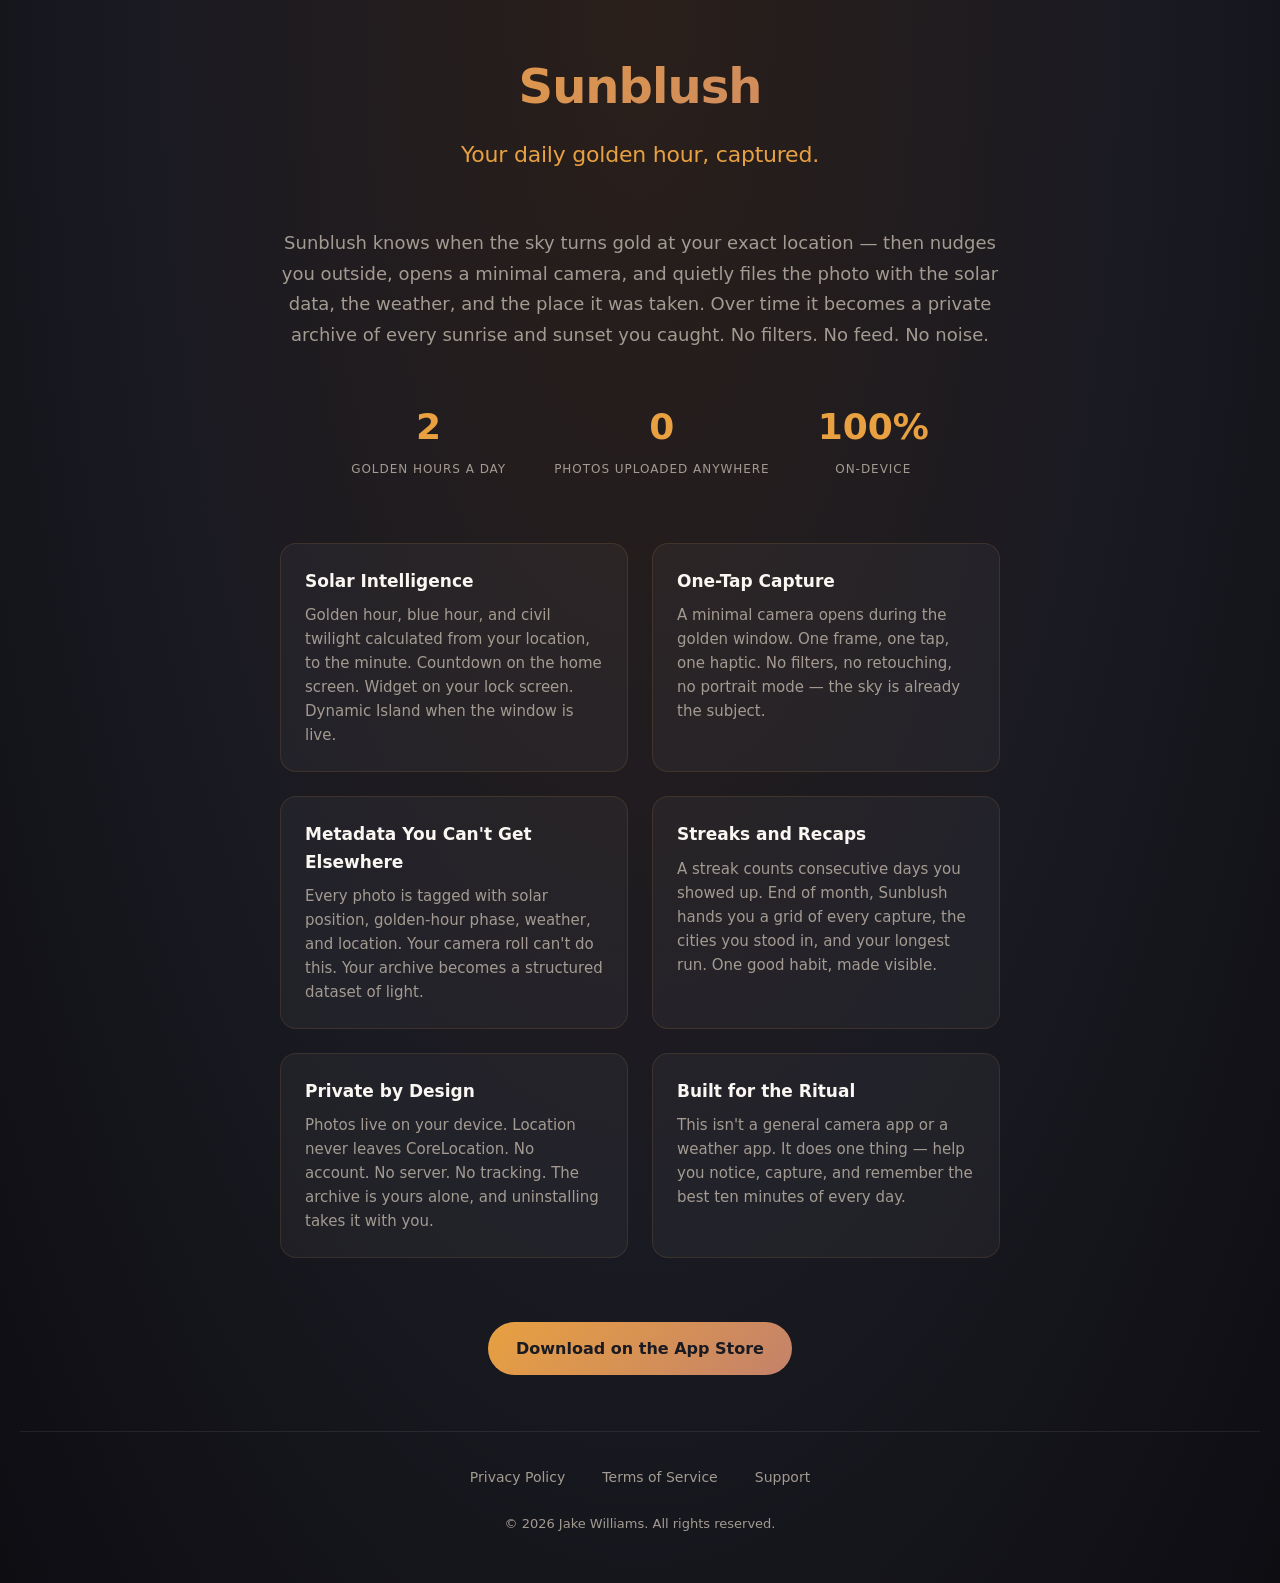
==== index.html @ 0928d600 "Initial site: index, privacy, support, terms Co-Authored-By: Claude Opus 4.7 (1M context) <noreply@a" ====
<!DOCTYPE html>
<html lang="en">
<head>
    <meta charset="UTF-8">
    <meta name="viewport" content="width=device-width, initial-scale=1.0">
    <title>Sunblush — Your daily golden hour, captured.</title>
    <meta name="description" content="Sunblush tells you when golden hour starts, opens the camera at the right moment, and quietly builds an archive of every sunrise and sunset you catch. On-device, no social feed, no filters.">
    <style>
        * { box-sizing: border-box; margin: 0; padding: 0; }
        body {
            font-family: -apple-system, BlinkMacSystemFont, "SF Pro Rounded", "SF Pro Text", system-ui, sans-serif;
            background: radial-gradient(ellipse at top, #2A1F1A 0%, #1A1A22 55%, #0D0D12 100%);
            color: #FAF7F2;
            line-height: 1.6;
            min-height: 100vh;
            display: flex;
            flex-direction: column;
            align-items: center;
            padding: 48px 20px;
        }
        .container { max-width: 720px; width: 100%; }
        header { text-align: center; margin-bottom: 56px; }
        h1 {
            font-size: 48px;
            font-weight: 700;
            letter-spacing: -0.02em;
            margin-bottom: 12px;
            background: linear-gradient(135deg, #E8A040 0%, #C4826A 100%);
            -webkit-background-clip: text;
            -webkit-text-fill-color: transparent;
            background-clip: text;
        }
        .tagline {
            font-size: 22px;
            color: #E8A040;
            font-weight: 500;
            letter-spacing: -0.01em;
        }
        .hero {
            font-size: 18px;
            color: #A39B91;
            margin-bottom: 48px;
            text-align: center;
            line-height: 1.7;
        }
        .stats {
            display: flex;
            justify-content: center;
            gap: 48px;
            margin-bottom: 64px;
            flex-wrap: wrap;
        }
        .stat { text-align: center; }
        .stat-number {
            font-size: 36px;
            font-weight: 700;
            color: #E8A040;
            font-variant-numeric: tabular-nums;
        }
        .stat-label {
            font-size: 12px;
            color: #A39B91;
            text-transform: uppercase;
            letter-spacing: 0.08em;
            margin-top: 4px;
        }
        .features {
            display: grid;
            grid-template-columns: repeat(auto-fit, minmax(280px, 1fr));
            gap: 24px;
            margin-bottom: 64px;
        }
        .feature {
            background: rgba(250, 247, 242, 0.04);
            border: 1px solid rgba(232, 160, 64, 0.12);
            border-radius: 16px;
            padding: 24px;
        }
        .feature h3 {
            font-size: 17px;
            font-weight: 600;
            margin-bottom: 8px;
            color: #FAF7F2;
        }
        .feature p {
            font-size: 15px;
            color: #A39B91;
            line-height: 1.6;
        }
        .cta {
            text-align: center;
            margin-bottom: 56px;
        }
        .cta a {
            display: inline-block;
            background: linear-gradient(135deg, #E8A040 0%, #C4826A 100%);
            color: #1A1A22;
            padding: 14px 28px;
            border-radius: 999px;
            text-decoration: none;
            font-weight: 600;
            font-size: 16px;
            transition: transform 0.15s ease;
        }
        .cta a:hover { transform: translateY(-1px); }
        footer {
            border-top: 1px solid rgba(250, 247, 242, 0.08);
            padding-top: 32px;
            text-align: center;
            width: 100%;
        }
        footer a {
            color: #A39B91;
            text-decoration: none;
            margin: 0 16px;
            font-size: 14px;
        }
        footer a:hover { color: #E8A040; }
        .copyright {
            margin-top: 24px;
            color: #A39B91;
            font-size: 13px;
        }
    </style>
</head>
<body>
    <div class="container">
        <header>
            <h1>Sunblush</h1>
            <p class="tagline">Your daily golden hour, captured.</p>
        </header>

        <p class="hero">Sunblush knows when the sky turns gold at your exact location — then nudges you outside, opens a minimal camera, and quietly files the photo with the solar data, the weather, and the place it was taken. Over time it becomes a private archive of every sunrise and sunset you caught. No filters. No feed. No noise.</p>

        <div class="stats">
            <div class="stat"><div class="stat-number">2</div><div class="stat-label">golden hours a day</div></div>
            <div class="stat"><div class="stat-number">0</div><div class="stat-label">photos uploaded anywhere</div></div>
            <div class="stat"><div class="stat-number">100%</div><div class="stat-label">on-device</div></div>
        </div>

        <div class="features">
            <div class="feature"><h3>Solar Intelligence</h3><p>Golden hour, blue hour, and civil twilight calculated from your location, to the minute. Countdown on the home screen. Widget on your lock screen. Dynamic Island when the window is live.</p></div>
            <div class="feature"><h3>One-Tap Capture</h3><p>A minimal camera opens during the golden window. One frame, one tap, one haptic. No filters, no retouching, no portrait mode — the sky is already the subject.</p></div>
            <div class="feature"><h3>Metadata You Can't Get Elsewhere</h3><p>Every photo is tagged with solar position, golden-hour phase, weather, and location. Your camera roll can't do this. Your archive becomes a structured dataset of light.</p></div>
            <div class="feature"><h3>Streaks and Recaps</h3><p>A streak counts consecutive days you showed up. End of month, Sunblush hands you a grid of every capture, the cities you stood in, and your longest run. One good habit, made visible.</p></div>
            <div class="feature"><h3>Private by Design</h3><p>Photos live on your device. Location never leaves CoreLocation. No account. No server. No tracking. The archive is yours alone, and uninstalling takes it with you.</p></div>
            <div class="feature"><h3>Built for the Ritual</h3><p>This isn't a general camera app or a weather app. It does one thing — help you notice, capture, and remember the best ten minutes of every day.</p></div>
        </div>

        <div class="cta">
            <a href="https://apps.apple.com/app/id6762225490">Download on the App Store</a>
        </div>
    </div>

    <footer>
        <a href="privacy-policy.html">Privacy Policy</a>
        <a href="terms-of-service.html">Terms of Service</a>
        <a href="support.html">Support</a>
        <div class="copyright">&copy; 2026 Jake Williams. All rights reserved.</div>
    </footer>
</body>
</html>
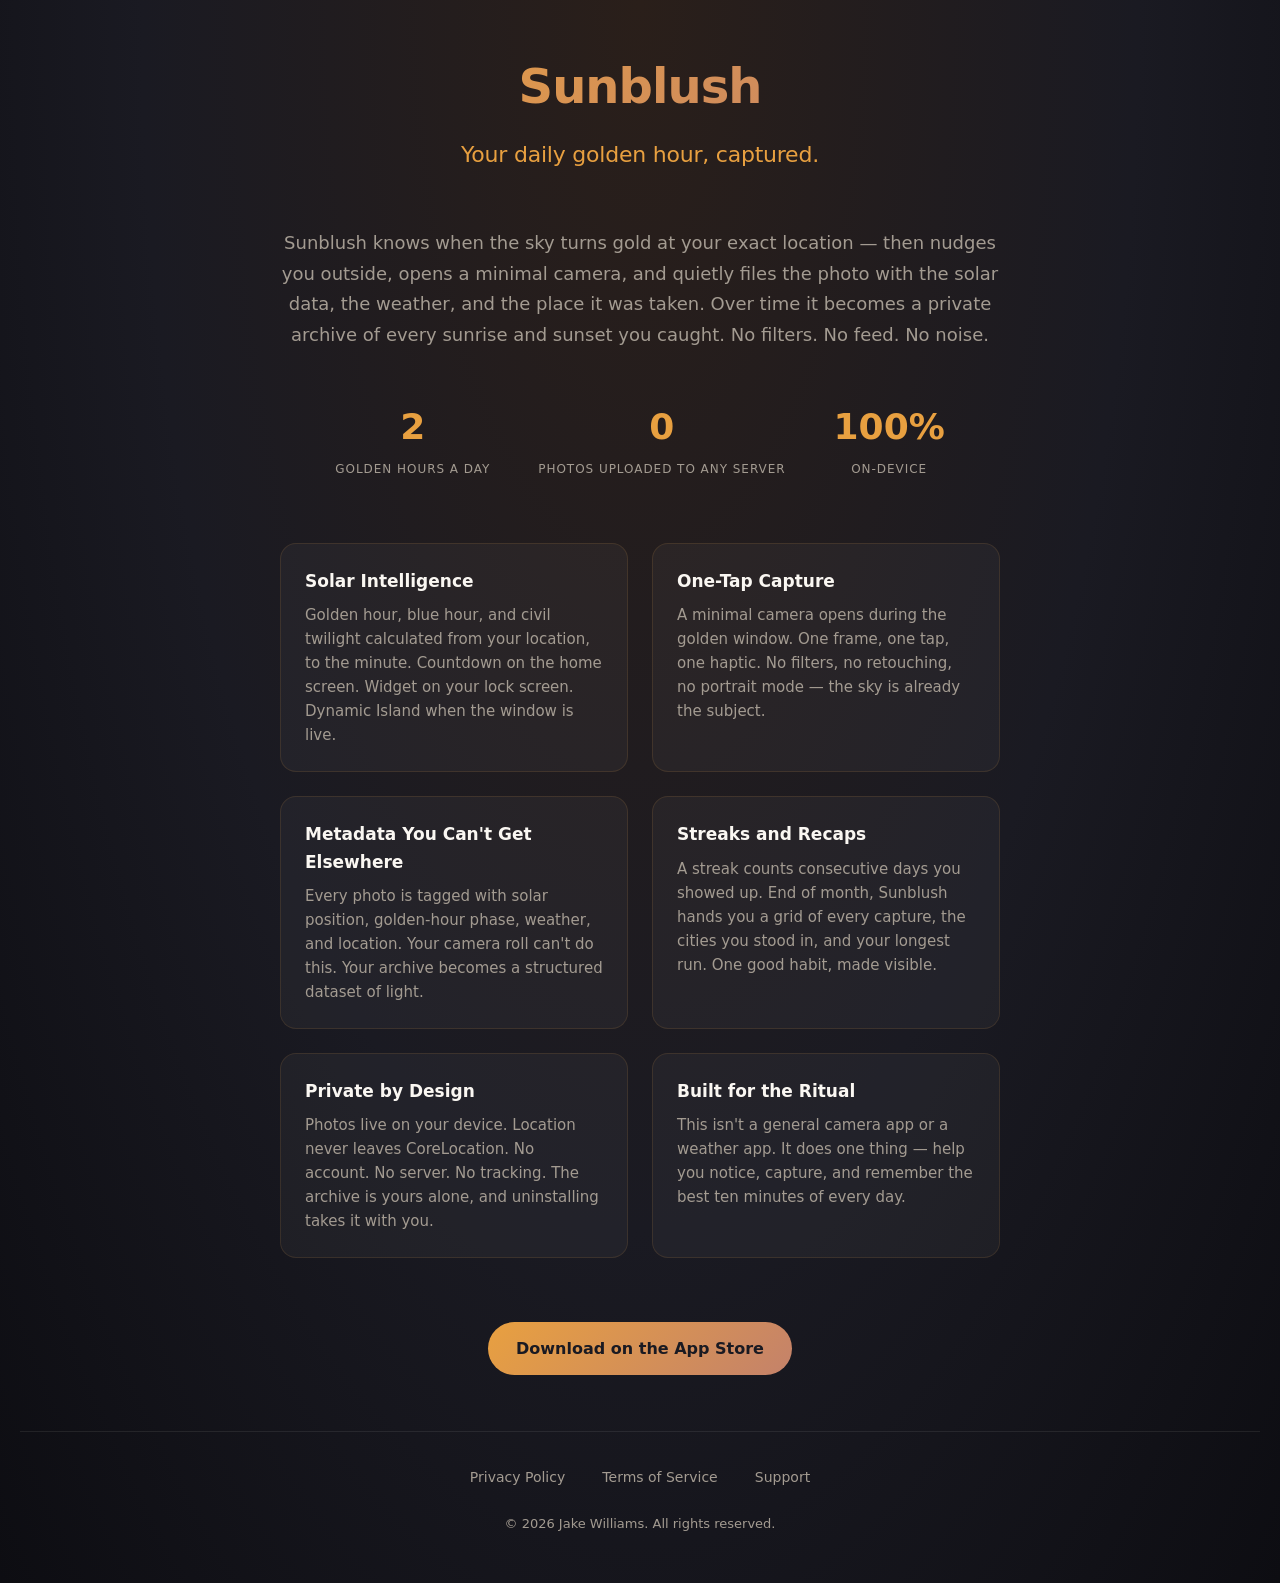
==== commit cc4dd848: "polish: unify dark warm palette across inner pages + meta/OG cards - Privacy, terms, and support pag" ====
--- a/index.html
+++ b/index.html
@@ -3,8 +3,18 @@
 <head>
     <meta charset="UTF-8">
     <meta name="viewport" content="width=device-width, initial-scale=1.0">
+    <meta name="theme-color" content="#1A1A22">
     <title>Sunblush — Your daily golden hour, captured.</title>
     <meta name="description" content="Sunblush tells you when golden hour starts, opens the camera at the right moment, and quietly builds an archive of every sunrise and sunset you catch. On-device, no social feed, no filters.">
+    <link rel="canonical" href="https://jakeintech.github.io/sunblush-site/">
+    <meta property="og:type" content="website">
+    <meta property="og:site_name" content="Sunblush">
+    <meta property="og:title" content="Sunblush — Your daily golden hour, captured.">
+    <meta property="og:description" content="Golden hour, calculated to your exact location. A minimal camera, a private archive, a daily ritual. No feed. No filters. All on-device.">
+    <meta property="og:url" content="https://jakeintech.github.io/sunblush-site/">
+    <meta name="twitter:card" content="summary_large_image">
+    <meta name="twitter:title" content="Sunblush — Your daily golden hour, captured.">
+    <meta name="twitter:description" content="Golden hour, calculated to your exact location. A minimal camera, a private archive, a daily ritual.">
     <style>
         * { box-sizing: border-box; margin: 0; padding: 0; }
         body {
@@ -134,7 +144,7 @@
 
         <div class="stats">
             <div class="stat"><div class="stat-number">2</div><div class="stat-label">golden hours a day</div></div>
-            <div class="stat"><div class="stat-number">0</div><div class="stat-label">photos uploaded anywhere</div></div>
+            <div class="stat"><div class="stat-number">0</div><div class="stat-label">photos uploaded to any server</div></div>
             <div class="stat"><div class="stat-number">100%</div><div class="stat-label">on-device</div></div>
         </div>
 
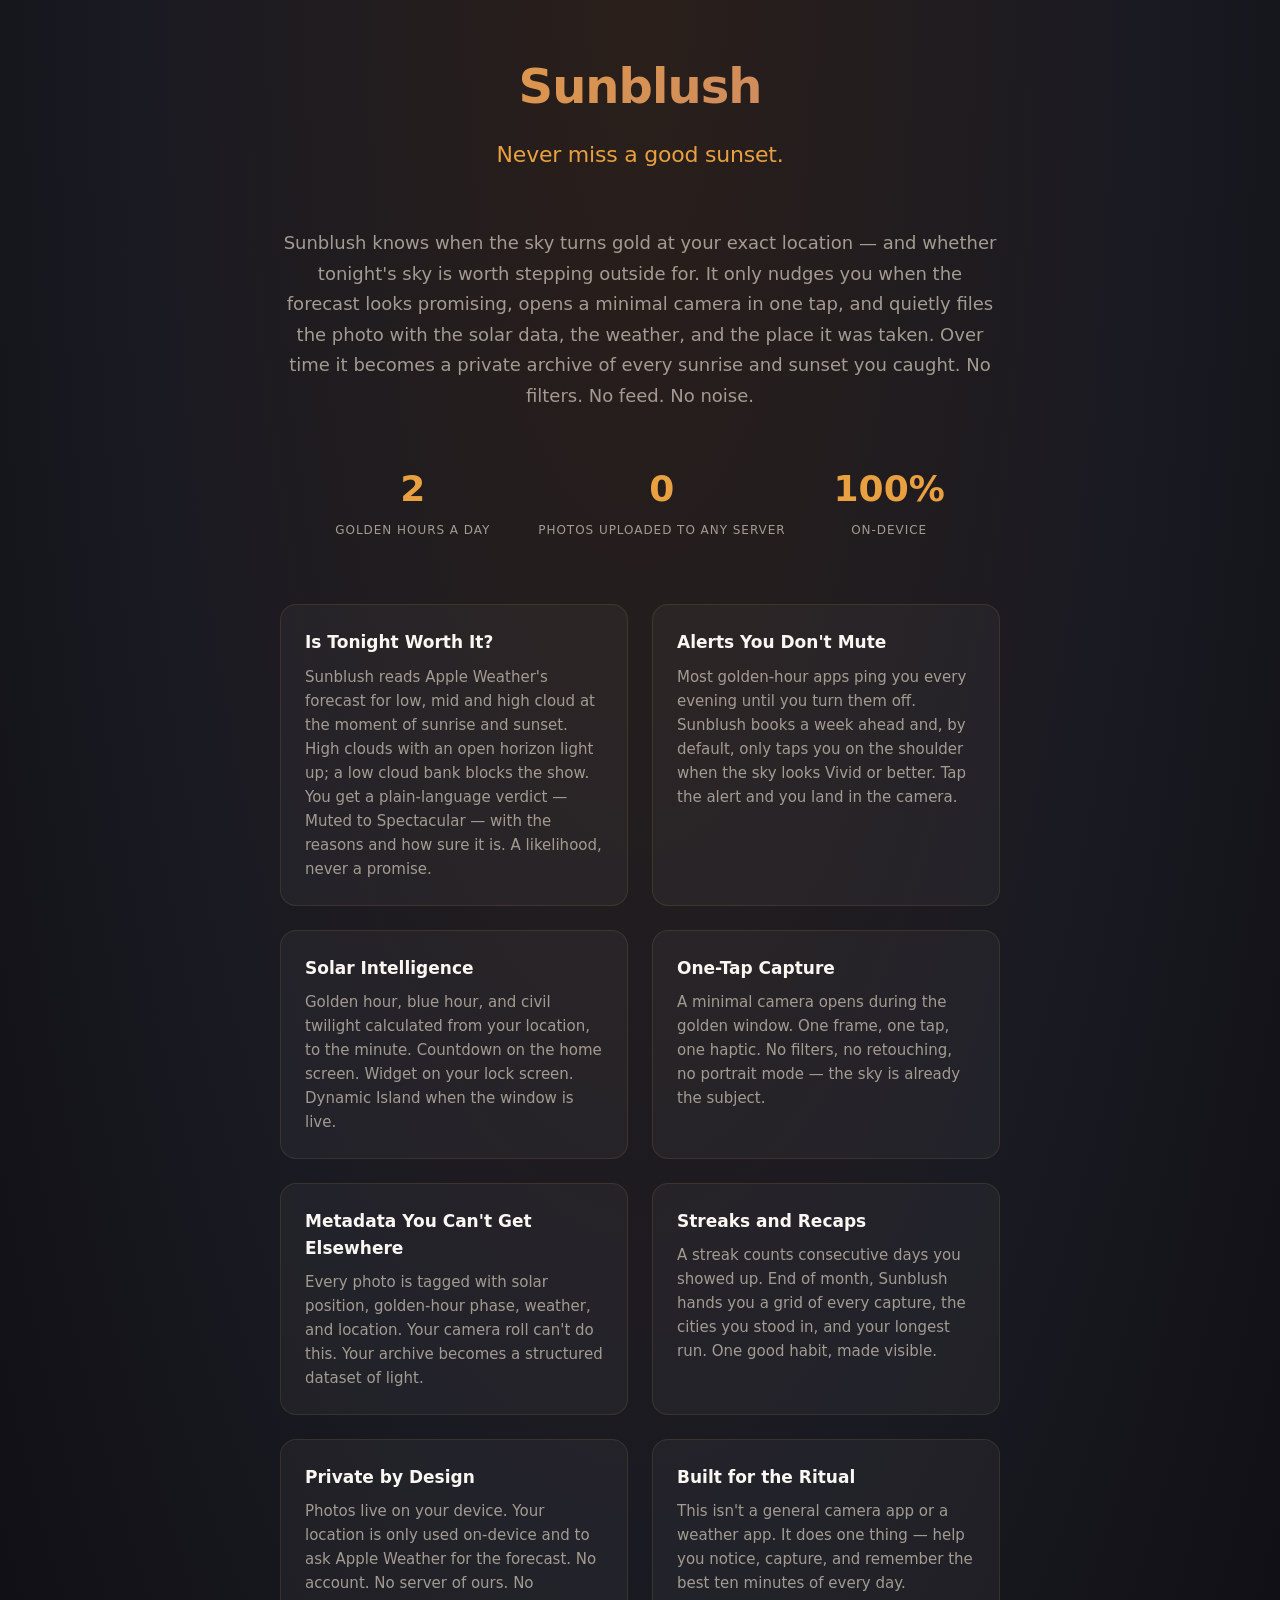
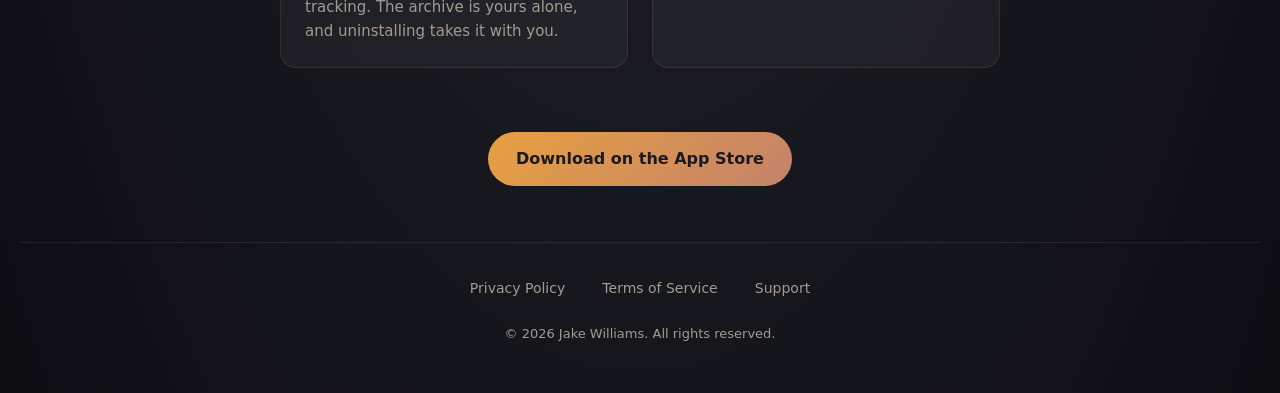
==== commit 28f23d89: "copy: lead with the sky forecast and earned alerts; accurate WeatherKit privacy wording The home pag" ====
--- a/index.html
+++ b/index.html
@@ -4,8 +4,8 @@
     <meta charset="UTF-8">
     <meta name="viewport" content="width=device-width, initial-scale=1.0">
     <meta name="theme-color" content="#1A1A22">
-    <title>Sunblush — Your daily golden hour, captured.</title>
-    <meta name="description" content="Sunblush tells you when golden hour starts, opens the camera at the right moment, and quietly builds an archive of every sunrise and sunset you catch. On-device, no social feed, no filters.">
+    <title>Sunblush — Never miss a good sunset.</title>
+    <meta name="description" content="Sunblush tells you when golden hour starts and whether tonight's sky is worth it, opens the camera at the right moment, and quietly builds an archive of every sunrise and sunset you catch. On-device, no social feed, no filters.">
     <link rel="canonical" href="https://jakeintech.github.io/sunblush-site/">
     <meta property="og:type" content="website">
     <meta property="og:site_name" content="Sunblush">
@@ -137,10 +137,10 @@
     <div class="container">
         <header>
             <h1>Sunblush</h1>
-            <p class="tagline">Your daily golden hour, captured.</p>
+            <p class="tagline">Never miss a good sunset.</p>
         </header>
 
-        <p class="hero">Sunblush knows when the sky turns gold at your exact location — then nudges you outside, opens a minimal camera, and quietly files the photo with the solar data, the weather, and the place it was taken. Over time it becomes a private archive of every sunrise and sunset you caught. No filters. No feed. No noise.</p>
+        <p class="hero">Sunblush knows when the sky turns gold at your exact location — and whether tonight's sky is worth stepping outside for. It only nudges you when the forecast looks promising, opens a minimal camera in one tap, and quietly files the photo with the solar data, the weather, and the place it was taken. Over time it becomes a private archive of every sunrise and sunset you caught. No filters. No feed. No noise.</p>
 
         <div class="stats">
             <div class="stat"><div class="stat-number">2</div><div class="stat-label">golden hours a day</div></div>
@@ -149,11 +149,13 @@
         </div>
 
         <div class="features">
+            <div class="feature"><h3>Is Tonight Worth It?</h3><p>Sunblush reads Apple Weather's forecast for low, mid and high cloud at the moment of sunrise and sunset. High clouds with an open horizon light up; a low cloud bank blocks the show. You get a plain-language verdict — Muted to Spectacular — with the reasons and how sure it is. A likelihood, never a promise.</p></div>
+            <div class="feature"><h3>Alerts You Don't Mute</h3><p>Most golden-hour apps ping you every evening until you turn them off. Sunblush books a week ahead and, by default, only taps you on the shoulder when the sky looks Vivid or better. Tap the alert and you land in the camera.</p></div>
             <div class="feature"><h3>Solar Intelligence</h3><p>Golden hour, blue hour, and civil twilight calculated from your location, to the minute. Countdown on the home screen. Widget on your lock screen. Dynamic Island when the window is live.</p></div>
             <div class="feature"><h3>One-Tap Capture</h3><p>A minimal camera opens during the golden window. One frame, one tap, one haptic. No filters, no retouching, no portrait mode — the sky is already the subject.</p></div>
             <div class="feature"><h3>Metadata You Can't Get Elsewhere</h3><p>Every photo is tagged with solar position, golden-hour phase, weather, and location. Your camera roll can't do this. Your archive becomes a structured dataset of light.</p></div>
             <div class="feature"><h3>Streaks and Recaps</h3><p>A streak counts consecutive days you showed up. End of month, Sunblush hands you a grid of every capture, the cities you stood in, and your longest run. One good habit, made visible.</p></div>
-            <div class="feature"><h3>Private by Design</h3><p>Photos live on your device. Location never leaves CoreLocation. No account. No server. No tracking. The archive is yours alone, and uninstalling takes it with you.</p></div>
+            <div class="feature"><h3>Private by Design</h3><p>Photos live on your device. Your location is only used on-device and to ask Apple Weather for the forecast. No account. No server of ours. No tracking. The archive is yours alone, and uninstalling takes it with you.</p></div>
             <div class="feature"><h3>Built for the Ritual</h3><p>This isn't a general camera app or a weather app. It does one thing — help you notice, capture, and remember the best ten minutes of every day.</p></div>
         </div>
 
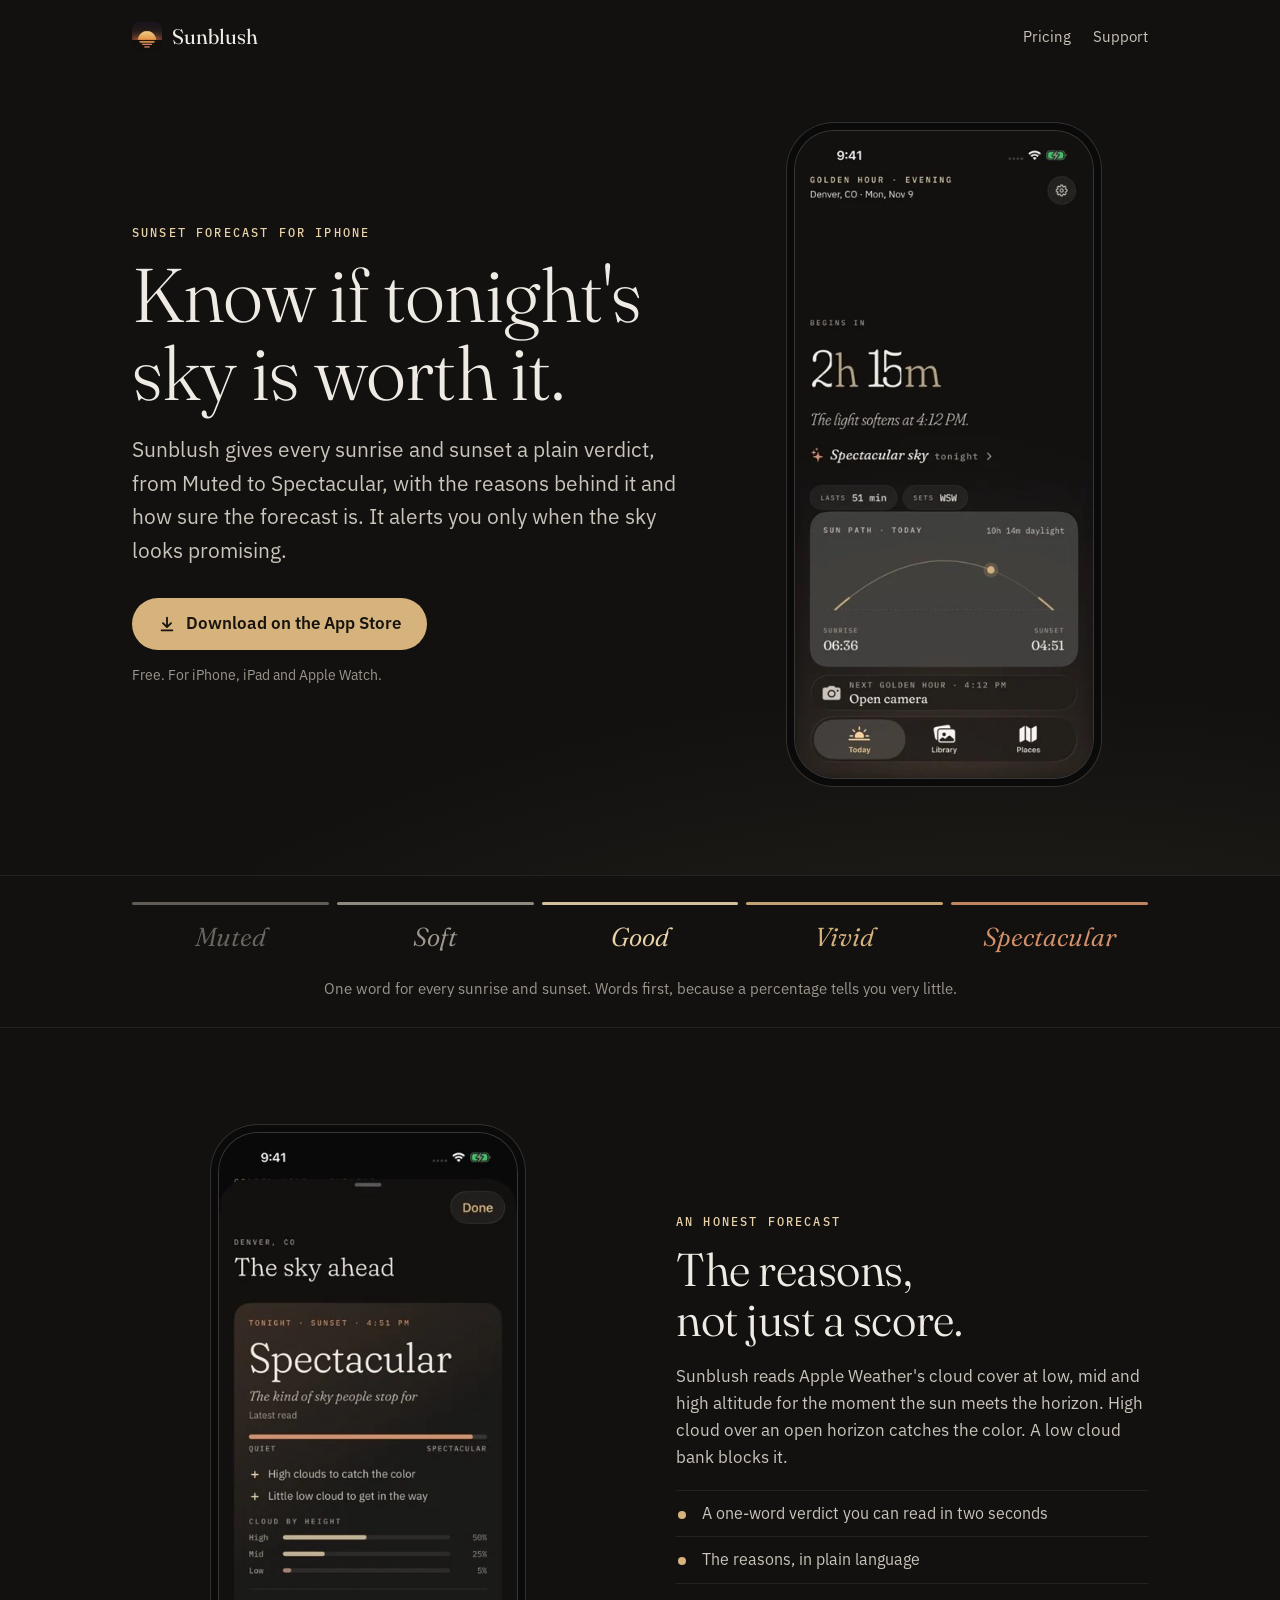
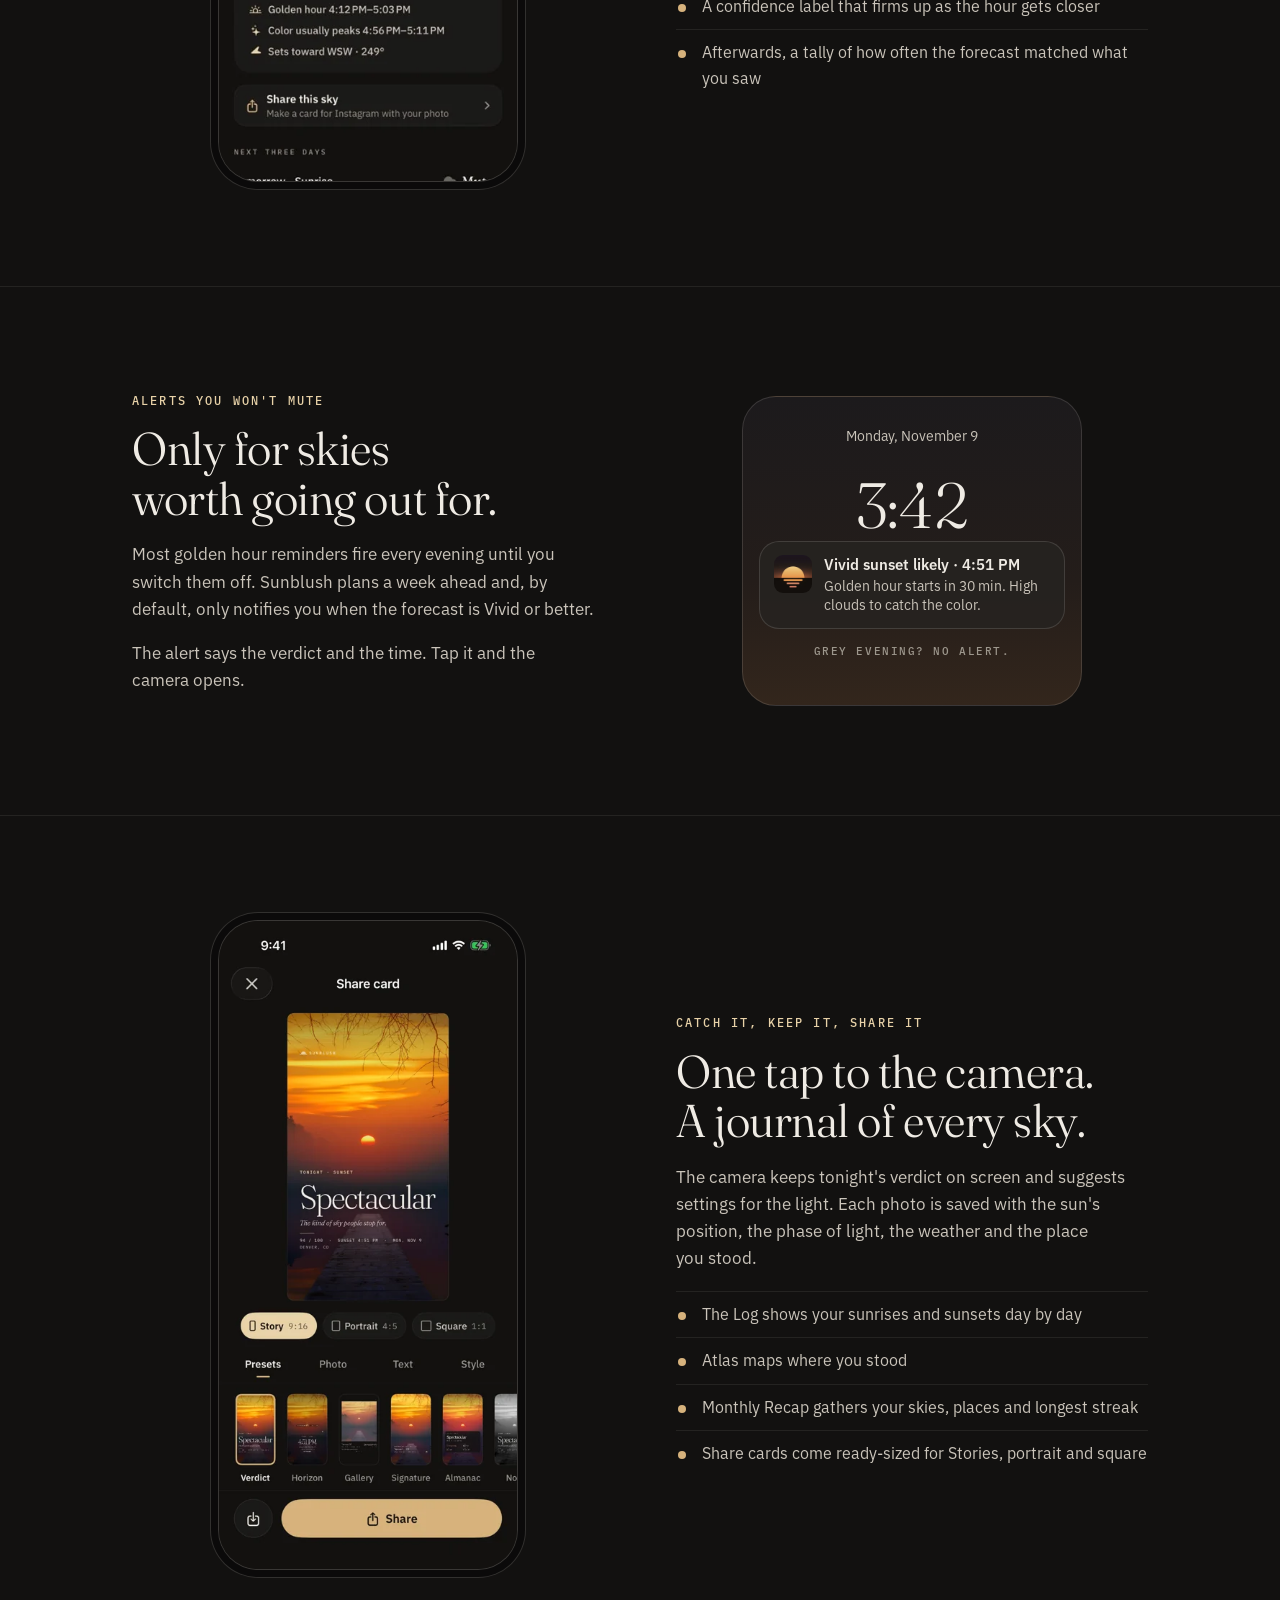
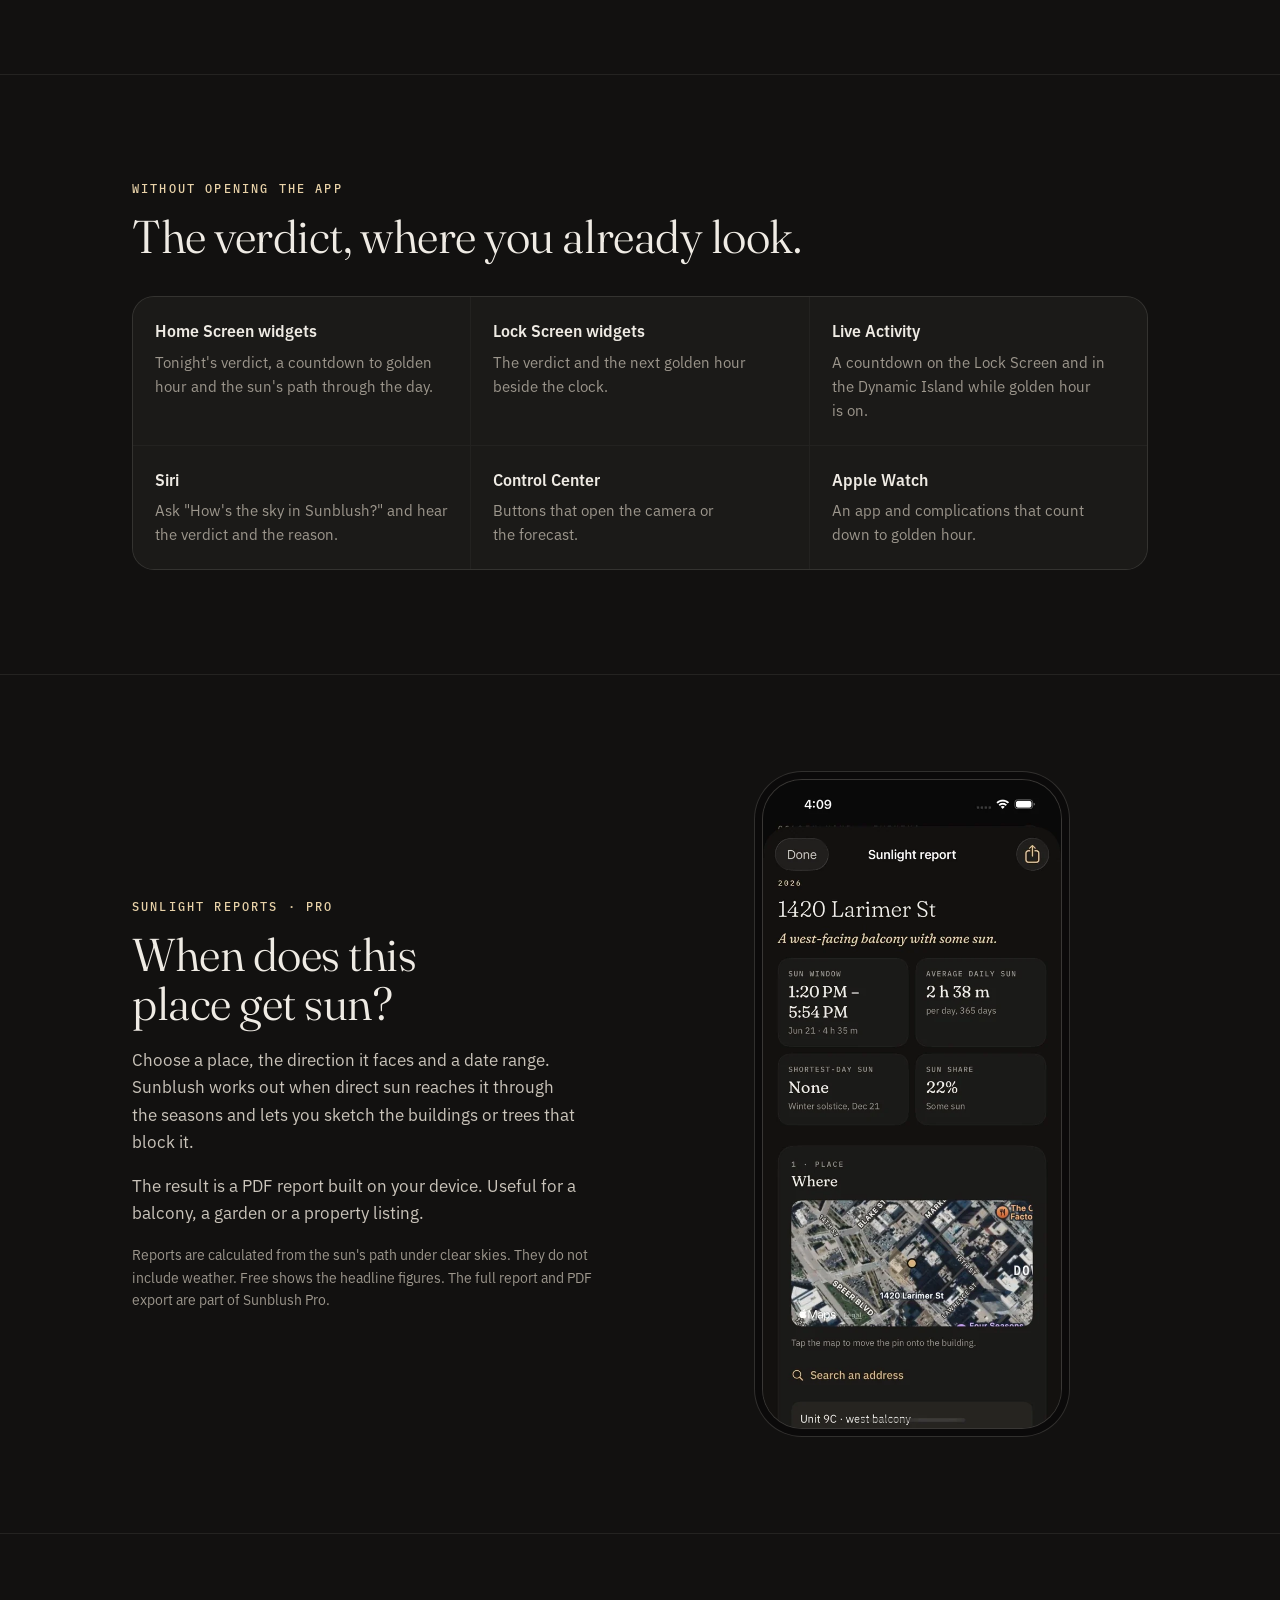
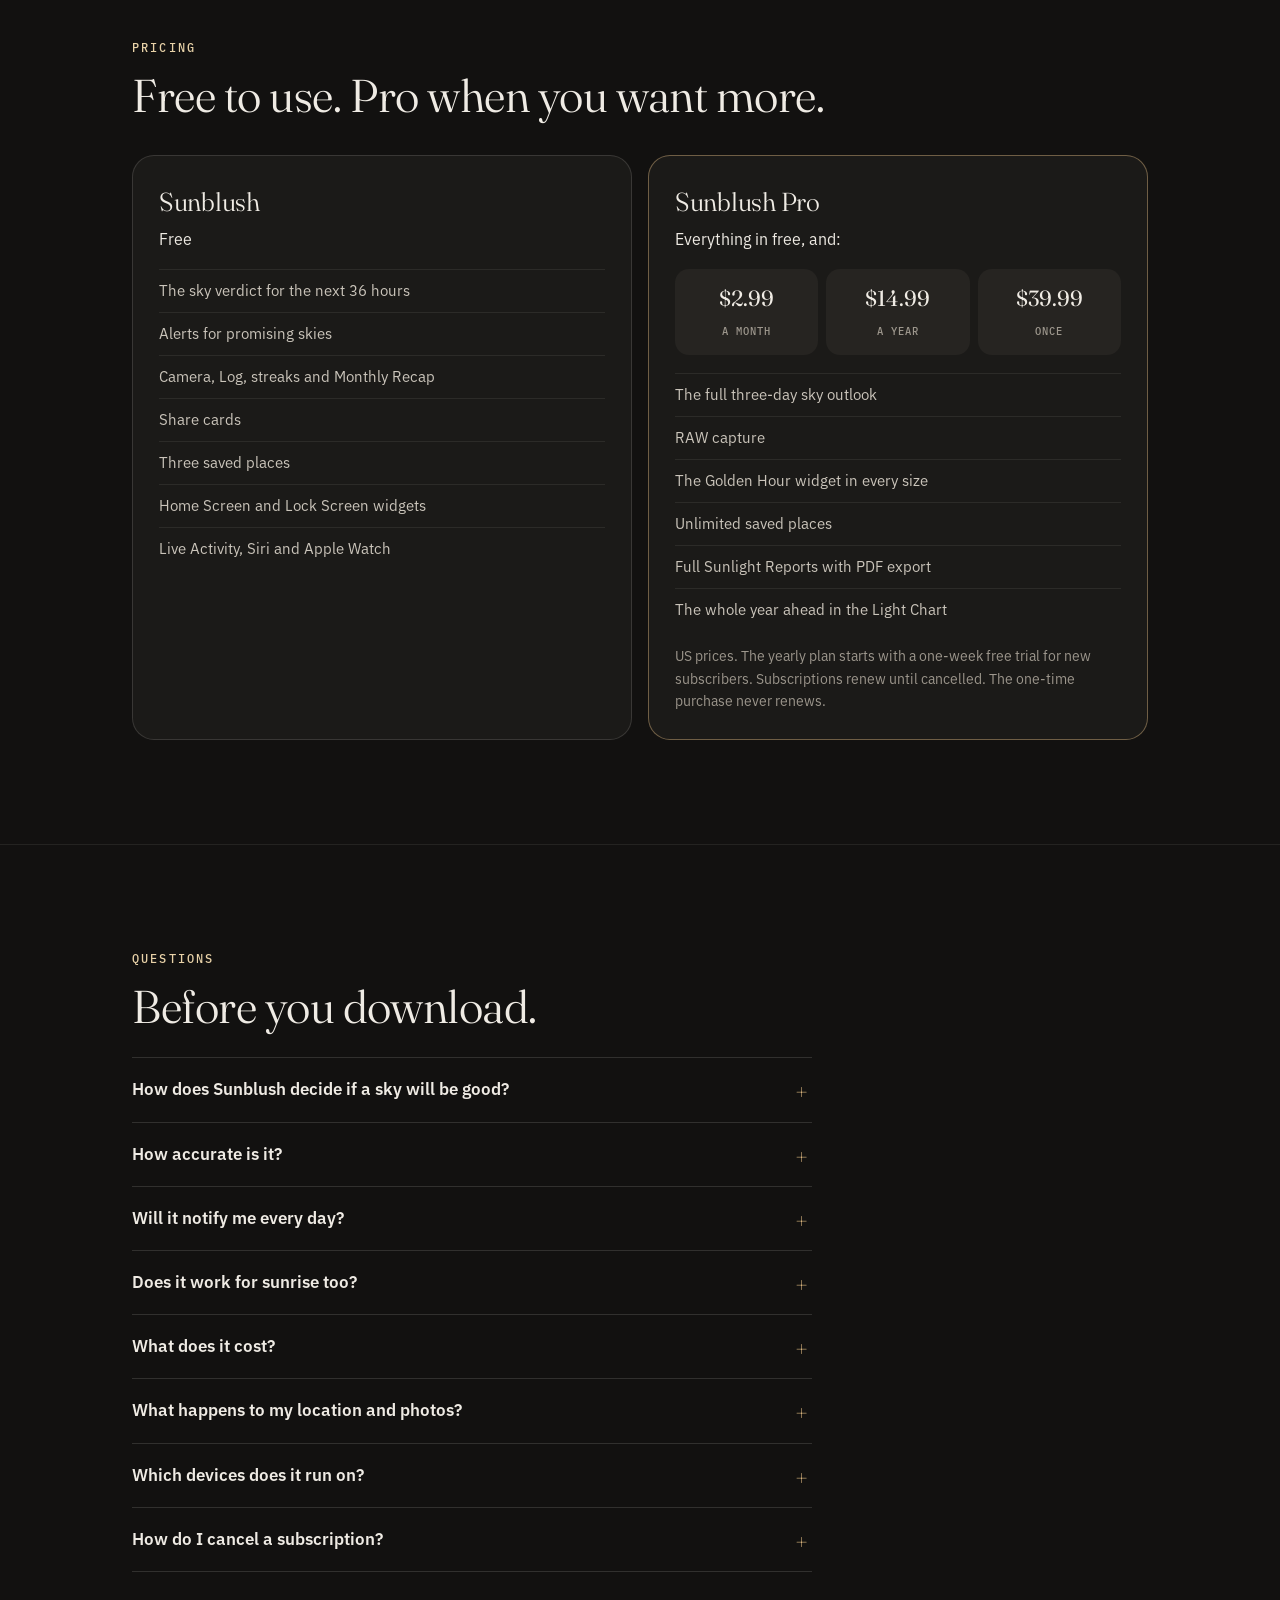
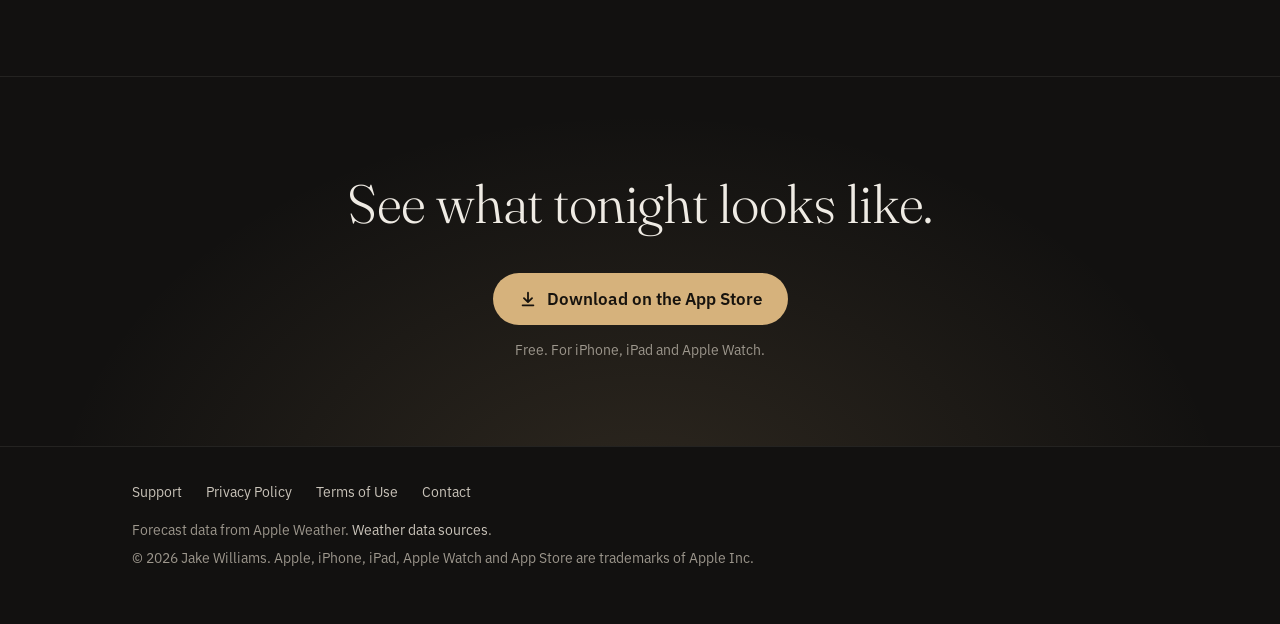
==== commit e48dafae: "Rebuild the site in Quiet Gold to match the App Store listing The landing page now leads with the li" ====
--- a/index.html
+++ b/index.html
@@ -1,174 +1,291 @@
 <!DOCTYPE html>
 <html lang="en">
 <head>
-    <meta charset="UTF-8">
-    <meta name="viewport" content="width=device-width, initial-scale=1.0">
-    <meta name="theme-color" content="#1A1A22">
-    <title>Sunblush — Never miss a good sunset.</title>
-    <meta name="description" content="Sunblush tells you when golden hour starts and whether tonight's sky is worth it, opens the camera at the right moment, and quietly builds an archive of every sunrise and sunset you catch. On-device, no social feed, no filters.">
-    <link rel="canonical" href="https://jakeintech.github.io/sunblush-site/">
-    <meta property="og:type" content="website">
-    <meta property="og:site_name" content="Sunblush">
-    <meta property="og:title" content="Sunblush — Your daily golden hour, captured.">
-    <meta property="og:description" content="Golden hour, calculated to your exact location. A minimal camera, a private archive, a daily ritual. No feed. No filters. All on-device.">
-    <meta property="og:url" content="https://jakeintech.github.io/sunblush-site/">
-    <meta name="twitter:card" content="summary_large_image">
-    <meta name="twitter:title" content="Sunblush — Your daily golden hour, captured.">
-    <meta name="twitter:description" content="Golden hour, calculated to your exact location. A minimal camera, a private archive, a daily ritual.">
-    <style>
-        * { box-sizing: border-box; margin: 0; padding: 0; }
-        body {
-            font-family: -apple-system, BlinkMacSystemFont, "SF Pro Rounded", "SF Pro Text", system-ui, sans-serif;
-            background: radial-gradient(ellipse at top, #2A1F1A 0%, #1A1A22 55%, #0D0D12 100%);
-            color: #FAF7F2;
-            line-height: 1.6;
-            min-height: 100vh;
-            display: flex;
-            flex-direction: column;
-            align-items: center;
-            padding: 48px 20px;
-        }
-        .container { max-width: 720px; width: 100%; }
-        header { text-align: center; margin-bottom: 56px; }
-        h1 {
-            font-size: 48px;
-            font-weight: 700;
-            letter-spacing: -0.02em;
-            margin-bottom: 12px;
-            background: linear-gradient(135deg, #E8A040 0%, #C4826A 100%);
-            -webkit-background-clip: text;
-            -webkit-text-fill-color: transparent;
-            background-clip: text;
-        }
-        .tagline {
-            font-size: 22px;
-            color: #E8A040;
-            font-weight: 500;
-            letter-spacing: -0.01em;
-        }
-        .hero {
-            font-size: 18px;
-            color: #A39B91;
-            margin-bottom: 48px;
-            text-align: center;
-            line-height: 1.7;
-        }
-        .stats {
-            display: flex;
-            justify-content: center;
-            gap: 48px;
-            margin-bottom: 64px;
-            flex-wrap: wrap;
-        }
-        .stat { text-align: center; }
-        .stat-number {
-            font-size: 36px;
-            font-weight: 700;
-            color: #E8A040;
-            font-variant-numeric: tabular-nums;
-        }
-        .stat-label {
-            font-size: 12px;
-            color: #A39B91;
-            text-transform: uppercase;
-            letter-spacing: 0.08em;
-            margin-top: 4px;
-        }
-        .features {
-            display: grid;
-            grid-template-columns: repeat(auto-fit, minmax(280px, 1fr));
-            gap: 24px;
-            margin-bottom: 64px;
-        }
-        .feature {
-            background: rgba(250, 247, 242, 0.04);
-            border: 1px solid rgba(232, 160, 64, 0.12);
-            border-radius: 16px;
-            padding: 24px;
-        }
-        .feature h3 {
-            font-size: 17px;
-            font-weight: 600;
-            margin-bottom: 8px;
-            color: #FAF7F2;
-        }
-        .feature p {
-            font-size: 15px;
-            color: #A39B91;
-            line-height: 1.6;
-        }
-        .cta {
-            text-align: center;
-            margin-bottom: 56px;
-        }
-        .cta a {
-            display: inline-block;
-            background: linear-gradient(135deg, #E8A040 0%, #C4826A 100%);
-            color: #1A1A22;
-            padding: 14px 28px;
-            border-radius: 999px;
-            text-decoration: none;
-            font-weight: 600;
-            font-size: 16px;
-            transition: transform 0.15s ease;
-        }
-        .cta a:hover { transform: translateY(-1px); }
-        footer {
-            border-top: 1px solid rgba(250, 247, 242, 0.08);
-            padding-top: 32px;
-            text-align: center;
-            width: 100%;
-        }
-        footer a {
-            color: #A39B91;
-            text-decoration: none;
-            margin: 0 16px;
-            font-size: 14px;
-        }
-        footer a:hover { color: #E8A040; }
-        .copyright {
-            margin-top: 24px;
-            color: #A39B91;
-            font-size: 13px;
-        }
-    </style>
+<meta charset="UTF-8">
+<meta name="viewport" content="width=device-width, initial-scale=1">
+<title>Sunblush: Sunset Forecast for iPhone. Know if tonight's sky is worth it.</title>
+<meta name="description" content="Sunblush gives every sunrise and sunset a plain verdict, from Muted to Spectacular, with the reasons and how sure the forecast is. Alerts only for promising skies. Free on iPhone, iPad and Apple Watch.">
+<meta name="apple-itunes-app" content="app-id=6762225490">
+<meta name="theme-color" content="#121110">
+<link rel="canonical" href="https://jakeintech.github.io/sunblush-site/">
+<link rel="icon" type="image/png" href="assets/img/favicon.png">
+<link rel="apple-touch-icon" href="assets/img/apple-touch-icon.png">
+<meta property="og:type" content="website">
+<meta property="og:site_name" content="Sunblush">
+<meta property="og:title" content="Sunblush: know if tonight's sky is worth it">
+<meta property="og:description" content="A plain verdict for every sunrise and sunset, with the reasons and how sure the forecast is. Alerts only for promising skies.">
+<meta property="og:url" content="https://jakeintech.github.io/sunblush-site/">
+<meta property="og:image" content="https://jakeintech.github.io/sunblush-site/assets/img/og.png">
+<meta property="og:image:width" content="1200">
+<meta property="og:image:height" content="630">
+<meta property="og:image:alt" content="Sunblush. Know if tonight's sky is worth it.">
+<meta name="twitter:card" content="summary_large_image">
+<meta name="twitter:title" content="Sunblush: know if tonight's sky is worth it">
+<meta name="twitter:description" content="A plain verdict for every sunrise and sunset, with the reasons and how sure the forecast is.">
+<meta name="twitter:image" content="https://jakeintech.github.io/sunblush-site/assets/img/og.png">
+<link rel="preload" href="assets/fonts/fraunces.woff2" as="font" type="font/woff2" crossorigin>
+<link rel="preload" href="assets/fonts/plex-sans-400.woff2" as="font" type="font/woff2" crossorigin>
+<link rel="stylesheet" href="assets/site.css">
+<script type="application/ld+json">
+{
+  "@context": "https://schema.org",
+  "@type": "SoftwareApplication",
+  "name": "Sunblush: Sunset Forecast",
+  "operatingSystem": "iOS 18 or later, watchOS 10 or later",
+  "applicationCategory": "WeatherApplication",
+  "description": "Sunblush gives every sunrise and sunset a plain verdict, from Muted to Spectacular, with the reasons and how sure the forecast is.",
+  "url": "https://jakeintech.github.io/sunblush-site/",
+  "downloadUrl": "https://apps.apple.com/app/id6762225490",
+  "offers": { "@type": "Offer", "price": "0", "priceCurrency": "USD" },
+  "author": { "@type": "Person", "name": "Jake Williams" }
+}
+</script>
 </head>
 <body>
-    <div class="container">
-        <header>
-            <h1>Sunblush</h1>
-            <p class="tagline">Never miss a good sunset.</p>
-        </header>
-
-        <p class="hero">Sunblush knows when the sky turns gold at your exact location — and whether tonight's sky is worth stepping outside for. It only nudges you when the forecast looks promising, opens a minimal camera in one tap, and quietly files the photo with the solar data, the weather, and the place it was taken. Over time it becomes a private archive of every sunrise and sunset you caught. No filters. No feed. No noise.</p>
-
-        <div class="stats">
-            <div class="stat"><div class="stat-number">2</div><div class="stat-label">golden hours a day</div></div>
-            <div class="stat"><div class="stat-number">0</div><div class="stat-label">photos uploaded to any server</div></div>
-            <div class="stat"><div class="stat-number">100%</div><div class="stat-label">on-device</div></div>
+<a class="skip" href="#main">Skip to content</a>
+
+<header class="wrap site-head">
+  <a class="brand" href="./" aria-label="Sunblush home">
+    <img src="assets/img/icon-192.webp" alt="" width="30" height="30">
+    Sunblush
+  </a>
+  <nav class="site-nav" aria-label="Site">
+    <a href="#pricing">Pricing</a>
+    <a href="support.html">Support</a>
+  </nav>
+</header>
+
+<main id="main">
+
+<section class="hero">
+  <div class="wrap hero-grid">
+    <div>
+      <p class="tag">Sunset forecast for iPhone</p>
+      <h1>Know if tonight's sky is worth it.</h1>
+      <p class="lede">Sunblush gives every sunrise and sunset a plain verdict, from Muted to Spectacular, with the reasons behind it and how sure the forecast is. It alerts you only when the sky looks promising.</p>
+      <a class="btn" href="https://apps.apple.com/app/id6762225490">
+        <svg viewBox="0 0 20 20" fill="none" stroke="currentColor" stroke-width="2" stroke-linecap="round" stroke-linejoin="round" aria-hidden="true"><path d="M10 3v10M5.5 9 10 13.5 14.500 9M4 17h12"/></svg>
+        Download on the App Store
+      </a>
+      <p class="fine">Free. For iPhone, iPad and Apple Watch.</p>
+    </div>
+    <div class="phone">
+      <img src="assets/img/shot-today.webp" width="368" height="800" alt="The Sunblush Today screen. Golden hour begins in 2 hours 15 minutes, and tonight's sky is forecast as Spectacular." fetchpriority="high">
+    </div>
+  </div>
+</section>
+
+<section class="scale" aria-label="The five verdicts">
+  <div class="wrap">
+    <ol>
+      <li class="t-muted">Muted</li>
+      <li class="t-soft">Soft</li>
+      <li class="t-good">Good</li>
+      <li class="t-vivid">Vivid</li>
+      <li class="t-spectacular">Spectacular</li>
+    </ol>
+    <p>One word for every sunrise and sunset. Words first, because a percentage tells you very little.</p>
+  </div>
+</section>
+
+<section class="benefit flip">
+  <div class="wrap">
+    <div class="visual phone">
+      <img src="assets/img/shot-sky.webp" width="368" height="800" loading="lazy" alt="The sky ahead screen. Tonight's sunset is Spectacular because high clouds will catch the color and little low cloud is in the way. Cloud cover is shown by height: high 50 percent, mid 25 percent, low 5 percent.">
+    </div>
+    <div class="copy">
+      <p class="tag">An honest forecast</p>
+      <h2>The reasons, not just a score.</h2>
+      <p>Sunblush reads Apple Weather's cloud cover at low, mid and high altitude for the moment the sun meets the horizon. High cloud over an open horizon catches the color. A low cloud bank blocks it.</p>
+      <ul>
+        <li>A one-word verdict you can read in two seconds</li>
+        <li>The reasons, in plain language</li>
+        <li>A confidence label that firms up as the hour gets closer</li>
+        <li>Afterwards, a tally of how often the forecast matched what you saw</li>
+      </ul>
+    </div>
+  </div>
+</section>
+
+<section class="benefit">
+  <div class="wrap">
+    <div class="copy">
+      <p class="tag">Alerts you won't mute</p>
+      <h2>Only for skies worth going out for.</h2>
+      <p>Most golden hour reminders fire every evening until you switch them off. Sunblush plans a week ahead and, by default, only notifies you when the forecast is Vivid or better.</p>
+      <p>The alert says the verdict and the time. Tap it and the camera opens.</p>
+    </div>
+    <div class="visual">
+      <div class="lock" role="img" aria-label="A Lock Screen with one Sunblush notification: Vivid sunset likely at 4:51 PM. Golden hour starts in 30 minutes. High clouds to catch the color.">
+        <div class="date">Monday, November 9</div>
+        <div class="clock">3:42</div>
+        <div class="note">
+          <img src="assets/img/icon-192.webp" width="38" height="38" alt="" loading="lazy">
+          <div>
+            <b>Vivid sunset likely · 4:51 PM</b>
+            <span>Golden hour starts in 30 min. High clouds to catch the color.</span>
+          </div>
         </div>
-
-        <div class="features">
-            <div class="feature"><h3>Is Tonight Worth It?</h3><p>Sunblush reads Apple Weather's forecast for low, mid and high cloud at the moment of sunrise and sunset. High clouds with an open horizon light up; a low cloud bank blocks the show. You get a plain-language verdict — Muted to Spectacular — with the reasons and how sure it is. A likelihood, never a promise.</p></div>
-            <div class="feature"><h3>Alerts You Don't Mute</h3><p>Most golden-hour apps ping you every evening until you turn them off. Sunblush books a week ahead and, by default, only taps you on the shoulder when the sky looks Vivid or better. Tap the alert and you land in the camera.</p></div>
-            <div class="feature"><h3>Solar Intelligence</h3><p>Golden hour, blue hour, and civil twilight calculated from your location, to the minute. Countdown on the home screen. Widget on your lock screen. Dynamic Island when the window is live.</p></div>
-            <div class="feature"><h3>One-Tap Capture</h3><p>A minimal camera opens during the golden window. One frame, one tap, one haptic. No filters, no retouching, no portrait mode — the sky is already the subject.</p></div>
-            <div class="feature"><h3>Metadata You Can't Get Elsewhere</h3><p>Every photo is tagged with solar position, golden-hour phase, weather, and location. Your camera roll can't do this. Your archive becomes a structured dataset of light.</p></div>
-            <div class="feature"><h3>Streaks and Recaps</h3><p>A streak counts consecutive days you showed up. End of month, Sunblush hands you a grid of every capture, the cities you stood in, and your longest run. One good habit, made visible.</p></div>
-            <div class="feature"><h3>Private by Design</h3><p>Photos live on your device. Your location is only used on-device and to ask Apple Weather for the forecast. No account. No server of ours. No tracking. The archive is yours alone, and uninstalling takes it with you.</p></div>
-            <div class="feature"><h3>Built for the Ritual</h3><p>This isn't a general camera app or a weather app. It does one thing — help you notice, capture, and remember the best ten minutes of every day.</p></div>
+        <p class="quiet-day">Grey evening? No alert.</p>
+      </div>
+    </div>
+  </div>
+</section>
+
+<section class="benefit flip">
+  <div class="wrap">
+    <div class="visual phone">
+      <img src="assets/img/shot-share.webp" width="414" height="900" loading="lazy" alt="The share card editor. A sunset photo with the verdict Spectacular set over it, with Story, Portrait and Square formats and a row of card styles.">
+    </div>
+    <div class="copy">
+      <p class="tag">Catch it, keep it, share it</p>
+      <h2>One tap to the camera. A journal of every sky.</h2>
+      <p>The camera keeps tonight's verdict on screen and suggests settings for the light. Each photo is saved with the sun's position, the phase of light, the weather and the place you stood.</p>
+      <ul>
+        <li>The Log shows your sunrises and sunsets day by day</li>
+        <li>Atlas maps where you stood</li>
+        <li>Monthly Recap gathers your skies, places and longest streak</li>
+        <li>Share cards come ready-sized for Stories, portrait and square</li>
+      </ul>
+    </div>
+  </div>
+</section>
+
+<section class="section">
+  <div class="wrap">
+    <p class="tag">Without opening the app</p>
+    <h2>The verdict, where you already look.</h2>
+    <div class="grid">
+      <div><h3>Home Screen widgets</h3><p>Tonight's verdict, a countdown to golden hour and the sun's path through the day.</p></div>
+      <div><h3>Lock Screen widgets</h3><p>The verdict and the next golden hour beside the clock.</p></div>
+      <div><h3>Live Activity</h3><p>A countdown on the Lock Screen and in the Dynamic Island while golden hour is on.</p></div>
+      <div><h3>Siri</h3><p>Ask "How's the sky in Sunblush?" and hear the verdict and the reason.</p></div>
+      <div><h3>Control Center</h3><p>Buttons that open the camera or the forecast.</p></div>
+      <div><h3>Apple Watch</h3><p>An app and complications that count down to golden hour.</p></div>
+    </div>
+  </div>
+</section>
+
+<section class="benefit">
+  <div class="wrap">
+    <div class="copy">
+      <p class="tag">Sunlight Reports · Pro</p>
+      <h2>When does this place get sun?</h2>
+      <p>Choose a place, the direction it faces and a date range. Sunblush works out when direct sun reaches it through the seasons and lets you sketch the buildings or trees that block it.</p>
+      <p>The result is a PDF report built on your device. Useful for a balcony, a garden or a property listing.</p>
+      <p class="fine">Reports are calculated from the sun's path under clear skies. They do not include weather. Free shows the headline figures. The full report and PDF export are part of Sunblush Pro.</p>
+    </div>
+    <div class="visual phone">
+      <img src="assets/img/shot-sunlight.webp" width="552" height="1200" loading="lazy" alt="A Sunlight Report for a west-facing balcony. Sun window 1:20 PM to 5:54 PM on June 21, average daily sun 2 hours 38 minutes, no direct sun on the shortest day.">
+    </div>
+  </div>
+</section>
+
+<section class="section" id="pricing">
+  <div class="wrap">
+    <p class="tag">Pricing</p>
+    <h2>Free to use. Pro when you want more.</h2>
+    <div class="plans">
+      <div class="plan">
+        <h3>Sunblush</h3>
+        <p class="price">Free</p>
+        <ul>
+          <li>The sky verdict for the next 36 hours</li>
+          <li>Alerts for promising skies</li>
+          <li>Camera, Log, streaks and Monthly Recap</li>
+          <li>Share cards</li>
+          <li>Three saved places</li>
+          <li>Home Screen and Lock Screen widgets</li>
+          <li>Live Activity, Siri and Apple Watch</li>
+        </ul>
+      </div>
+      <div class="plan pro">
+        <h3>Sunblush Pro</h3>
+        <p class="price">Everything in free, and:</p>
+        <div class="prices">
+          <div><b>$2.99</b><span>a month</span></div>
+          <div><b>$14.99</b><span>a year</span></div>
+          <div><b>$39.99</b><span>once</span></div>
         </div>
-
-        <div class="cta">
-            <a href="https://apps.apple.com/app/id6762225490">Download on the App Store</a>
-        </div>
-    </div>
-
-    <footer>
-        <a href="privacy-policy.html">Privacy Policy</a>
-        <a href="terms-of-service.html">Terms of Service</a>
-        <a href="support.html">Support</a>
-        <div class="copyright">&copy; 2026 Jake Williams. All rights reserved.</div>
-    </footer>
+        <ul>
+          <li>The full three-day sky outlook</li>
+          <li>RAW capture</li>
+          <li>The Golden Hour widget in every size</li>
+          <li>Unlimited saved places</li>
+          <li>Full Sunlight Reports with PDF export</li>
+          <li>The whole year ahead in the Light Chart</li>
+        </ul>
+        <p class="fine">US prices. The yearly plan starts with a one-week free trial for new subscribers. Subscriptions renew until cancelled. The one-time purchase never renews.</p>
+      </div>
+    </div>
+  </div>
+</section>
+
+<section class="section" id="faq">
+  <div class="wrap">
+    <p class="tag">Questions</p>
+    <h2>Before you download.</h2>
+    <div class="faq">
+      <details>
+        <summary>How does Sunblush decide if a sky will be good?</summary>
+        <p>It looks at Apple Weather's forecast for cloud at three heights, along with humidity, visibility and the chance of rain, for the minute of sunrise or sunset. High and mid cloud over a clear horizon tends to light up. Thick low cloud or full overcast tends to block the light. The verdict is worked out on your device.</p>
+      </details>
+      <details>
+        <summary>How accurate is it?</summary>
+        <p>It is a likelihood, not a promise. Clouds can move in the last half hour and no forecast catches that every time. Sunblush shows how sure it is, updates as the hour approaches, and afterwards keeps a tally of how often its forecast matched what you told it you saw.</p>
+      </details>
+      <details>
+        <summary>Will it notify me every day?</summary>
+        <p>No. By default you only hear from Sunblush when a sunrise or sunset is forecast Vivid or Spectacular. You can change that in Settings, choose sunrise, sunset or both, and set how early the alert arrives.</p>
+      </details>
+      <details>
+        <summary>Does it work for sunrise too?</summary>
+        <p>Yes. Every sunrise and sunset gets its own verdict.</p>
+      </details>
+      <details>
+        <summary>What does it cost?</summary>
+        <p>Sunblush is free to download and use. Sunblush Pro is $2.99 a month, $14.99 a year with a one-week free trial, or $39.99 once. Prices are for the United States.</p>
+      </details>
+      <details>
+        <summary>What happens to my location and photos?</summary>
+        <p>There is no account. Your photos stay on your device unless you share them. Your location is used on your device to work out sun times, and its coordinates are sent to Apple Weather to fetch the forecast. Sunblush has no server of its own and uses no advertising or analytics software. The <a href="privacy-policy.html">privacy policy</a> has the detail.</p>
+      </details>
+      <details>
+        <summary>Which devices does it run on?</summary>
+        <p>iPhone and iPad with iOS 18 or later, and Apple Watch with watchOS 10 or later. At launch Sunblush is available on the App Store in the United States.</p>
+      </details>
+      <details>
+        <summary>How do I cancel a subscription?</summary>
+        <p>Open Settings on your iPhone, tap your name, then Subscriptions, then Sunblush Pro. If you cancel during the free trial you are not charged.</p>
+      </details>
+    </div>
+  </div>
+</section>
+
+<section class="closing">
+  <div class="wrap">
+    <h2>See what tonight looks like.</h2>
+    <a class="btn" href="https://apps.apple.com/app/id6762225490">
+      <svg viewBox="0 0 20 20" fill="none" stroke="currentColor" stroke-width="2" stroke-linecap="round" stroke-linejoin="round" aria-hidden="true"><path d="M10 3v10M5.5 9 10 13.5 14.500 9M4 17h12"/></svg>
+      Download on the App Store
+    </a>
+    <p class="fine">Free. For iPhone, iPad and Apple Watch.</p>
+  </div>
+</section>
+
+</main>
+
+<footer class="site-foot">
+  <div class="wrap">
+    <nav aria-label="Footer">
+      <a href="support.html">Support</a>
+      <a href="privacy-policy.html">Privacy Policy</a>
+      <a href="terms-of-service.html">Terms of Use</a>
+      <a href="mailto:info@jakeawilliams.com">Contact</a>
+    </nav>
+    <p>Forecast data from Apple Weather. <a href="https://weatherkit.apple.com/legal-attribution.html">Weather data sources</a>.</p>
+    <p>&copy; 2026 Jake Williams. Apple, iPhone, iPad, Apple Watch and App Store are trademarks of Apple Inc.</p>
+  </div>
+</footer>
 </body>
 </html>
--- a/assets/site.css
+++ b/assets/site.css
@@ -0,0 +1,211 @@
+/* Sunblush site. Palette and type follow the app's "Quiet Gold" design system. */
+@font-face { font-family: "Fraunces"; src: url("fonts/fraunces.woff2") format("woff2"); font-weight: 300 500; font-style: normal; font-display: swap; }
+@font-face { font-family: "Fraunces"; src: url("fonts/fraunces-italic.woff2") format("woff2"); font-weight: 300 500; font-style: italic; font-display: swap; }
+@font-face { font-family: "Plex Sans"; src: url("fonts/plex-sans-400.woff2") format("woff2"); font-weight: 400; font-style: normal; font-display: swap; }
+@font-face { font-family: "Plex Sans"; src: url("fonts/plex-sans-600.woff2") format("woff2"); font-weight: 600; font-style: normal; font-display: swap; }
+@font-face { font-family: "Plex Mono"; src: url("fonts/plex-mono-500.woff2") format("woff2"); font-weight: 500; font-style: normal; font-display: swap; }
+
+:root {
+  --bg: #121110;
+  --bg2: #1B1A18;
+  --bg3: #262421;
+  --ink: #EFEBE4;
+  --ink2: #CBC5BB;
+  --ink3: #9D978D;
+  --ink4: #6A655E;
+  --line: rgba(239, 235, 228, 0.08);
+  --line2: rgba(239, 235, 228, 0.14);
+  --gold3: #E8D2A8;
+  --gold: #D6B27C;
+  --gold2: #A98658;
+  --ink-inverse: #17130E;
+  --ember: #D39069;
+  --serif: "Fraunces", "Iowan Old Style", Georgia, serif;
+  --sans: "Plex Sans", -apple-system, BlinkMacSystemFont, "Helvetica Neue", Arial, sans-serif;
+  --mono: "Plex Mono", ui-monospace, "SF Mono", Menlo, monospace;
+  --gutter: 20px;
+  --wide: 1080px;
+  --text: 680px;
+  color-scheme: dark;
+}
+
+* { box-sizing: border-box; }
+html { -webkit-text-size-adjust: 100%; scroll-behavior: smooth; }
+body {
+  margin: 0;
+  background: var(--bg);
+  color: var(--ink2);
+  font-family: var(--sans);
+  font-size: 17px;
+  line-height: 1.6;
+  -webkit-font-smoothing: antialiased;
+}
+img { max-width: 100%; height: auto; display: block; }
+a { color: var(--gold); text-underline-offset: 3px; text-decoration-thickness: 1px; }
+a:hover { color: var(--gold3); }
+:focus-visible { outline: 2px solid var(--gold3); outline-offset: 3px; border-radius: 4px; }
+h1, h2, h3 { color: var(--ink); font-family: var(--serif); font-weight: 330; letter-spacing: -0.01em; text-wrap: balance; margin: 0; }
+p { margin: 0 0 1em; text-wrap: pretty; }
+.wrap { max-width: var(--wide); margin: 0 auto; padding: 0 var(--gutter); }
+.skip { position: absolute; left: -999px; }
+.skip:focus { left: var(--gutter); top: 12px; background: var(--bg3); padding: 8px 12px; z-index: 10; }
+
+.tag {
+  font-family: var(--mono);
+  font-size: 12px;
+  font-weight: 500;
+  letter-spacing: 0.18em;
+  text-transform: uppercase;
+  color: var(--gold3);
+  margin: 0 0 14px;
+}
+.tag.quiet { color: var(--ink3); }
+
+/* Header */
+.site-head { display: flex; align-items: center; justify-content: space-between; gap: 16px; padding-top: 20px; padding-bottom: 20px; }
+.brand { display: inline-flex; align-items: center; gap: 10px; color: var(--ink); text-decoration: none; font-family: var(--serif); font-size: 21px; }
+.brand img { width: 30px; height: 30px; border-radius: 7px; }
+.site-nav { display: flex; align-items: center; gap: 22px; font-size: 15px; }
+.site-nav a { color: var(--ink2); text-decoration: none; }
+.site-nav a:hover { color: var(--gold3); }
+
+/* Buttons */
+.btn {
+  display: inline-flex; align-items: center; justify-content: center; gap: 10px;
+  min-height: 52px; padding: 0 26px;
+  background: var(--gold); color: var(--ink-inverse);
+  border-radius: 999px; text-decoration: none;
+  font-weight: 600; font-size: 17px;
+  transition: background-color 0.15s ease;
+}
+.btn:hover { background: var(--gold3); color: var(--ink-inverse); }
+.btn svg { width: 18px; height: 18px; flex: none; }
+.btn.small { min-height: 44px; padding: 0 18px; font-size: 15px; }
+.fine { font-size: 14px; color: var(--ink3); margin: 14px 0 0; }
+
+/* Hero */
+.hero { position: relative; overflow: hidden; }
+.hero::before {
+  content: ""; position: absolute; inset: auto -20% -55% -20%; height: 90%;
+  background: radial-gradient(ellipse at 70% 100%, rgba(214, 178, 124, 0.16), transparent 62%);
+  pointer-events: none;
+}
+.hero-grid { position: relative; display: grid; grid-template-columns: 1fr; gap: 44px; align-items: center; padding-top: 36px; padding-bottom: 64px; }
+.hero h1 { font-size: clamp(42px, 9.5vw, 76px); line-height: 1.02; font-weight: 300; }
+.hero .lede { font-size: clamp(18px, 2.4vw, 21px); color: var(--ink2); max-width: 31em; margin: 22px 0 30px; }
+.phone {
+  width: min(280px, 72vw); margin: 0 auto;
+  border-radius: 40px; overflow: hidden;
+  border: 1px solid var(--line2); background: var(--bg2);
+  box-shadow: 0 0 0 7px #0b0a0a, 0 0 0 8px var(--line2);
+}
+.phone img { width: 100%; }
+
+/* Verdict scale */
+.scale { border-top: 1px solid var(--line); border-bottom: 1px solid var(--line); }
+.scale ol { list-style: none; margin: 0; padding: 26px 0; display: grid; grid-template-columns: repeat(5, 1fr); gap: 8px; }
+.scale li { text-align: center; font-family: var(--serif); font-style: italic; font-size: clamp(15px, 3.4vw, 26px); }
+.scale li::before { content: ""; display: block; height: 3px; border-radius: 2px; margin: 0 auto 12px; width: 100%; background: currentColor; opacity: 0.9; }
+.t-muted { color: var(--ink4); } .t-soft { color: var(--ink3); } .t-good { color: var(--gold3); } .t-vivid { color: var(--gold); } .t-spectacular { color: var(--ember); }
+.scale p { text-align: center; font-size: 15px; color: var(--ink3); margin: -8px 0 26px; }
+
+/* Benefit sections */
+.benefit { padding: 72px 0; border-bottom: 1px solid var(--line); }
+.benefit .wrap { display: grid; grid-template-columns: 1fr; gap: 40px; align-items: center; }
+.benefit h2 { font-size: clamp(30px, 5.4vw, 46px); line-height: 1.08; margin-bottom: 18px; }
+.benefit .copy { max-width: 30em; }
+.benefit.flip .visual { order: 2; }
+.benefit ul { margin: 18px 0 0; padding: 0; list-style: none; }
+.benefit li { padding: 10px 0 10px 26px; border-top: 1px solid var(--line); position: relative; font-size: 16px; }
+.benefit li::before { content: ""; position: absolute; left: 2px; top: 20px; width: 8px; height: 8px; border-radius: 50%; background: var(--gold); }
+
+/* Notification illustration */
+.lock { width: min(340px, 100%); margin: 0 auto; padding: 28px 16px 34px; border-radius: 34px; border: 1px solid var(--line2); background: linear-gradient(180deg, #1c1a1c 0%, #241d1a 60%, #33261c 100%); }
+.lock .clock { text-align: center; font-family: var(--serif); font-weight: 300; font-size: 64px; line-height: 1; color: var(--ink); margin: 6px 0 4px; }
+.lock .date { text-align: center; font-size: 14px; color: var(--ink2); margin-bottom: 26px; }
+.note { display: grid; grid-template-columns: 38px 1fr; gap: 12px; padding: 13px 14px; border-radius: 20px; background: rgba(38, 36, 33, 0.82); border: 1px solid var(--line2); }
+.note img { width: 38px; height: 38px; border-radius: 9px; }
+.note b { display: block; color: var(--ink); font-weight: 600; font-size: 15px; line-height: 1.3; }
+.note span { display: block; font-size: 14px; line-height: 1.35; color: var(--ink2); margin-top: 2px; }
+.note + .quiet-day { margin-top: 14px; }
+.quiet-day { text-align: center; font-family: var(--mono); font-size: 11px; letter-spacing: 0.14em; text-transform: uppercase; color: var(--ink3); }
+
+/* Surfaces grid */
+.grid { display: grid; grid-template-columns: 1fr; gap: 1px; background: var(--line); border: 1px solid var(--line); border-radius: 22px; overflow: hidden; margin-top: 34px; }
+.grid div { background: var(--bg2); padding: 22px; }
+.grid h3 { font-family: var(--sans); font-weight: 600; font-size: 16px; letter-spacing: 0; margin-bottom: 6px; }
+.grid p { font-size: 15px; margin: 0; color: var(--ink3); }
+.section { padding: 72px 0; border-bottom: 1px solid var(--line); }
+.section > .wrap > h2 { font-size: clamp(30px, 5.4vw, 46px); line-height: 1.08; max-width: 16em; }
+.section .intro { max-width: 34em; margin-top: 16px; }
+
+/* Pricing */
+.plans { display: grid; grid-template-columns: 1fr; gap: 16px; margin-top: 34px; }
+.plan { background: var(--bg2); border: 1px solid var(--line2); border-radius: 22px; padding: 26px; }
+.plan h3 { font-size: 26px; margin-bottom: 4px; }
+.plan .price { color: var(--ink); font-size: 16px; margin-bottom: 16px; }
+.plan ul { list-style: none; margin: 0; padding: 0; }
+.plan li { padding: 9px 0; border-top: 1px solid var(--line); font-size: 15px; }
+.plan.pro { border-color: rgba(214, 178, 124, 0.45); }
+.prices { display: grid; grid-template-columns: repeat(3, 1fr); gap: 8px; margin: 0 0 18px; }
+.prices div { background: var(--bg3); border-radius: 14px; padding: 12px 8px; text-align: center; }
+.prices b { display: block; color: var(--ink); font-family: var(--serif); font-weight: 400; font-size: 22px; }
+.prices span { font-family: var(--mono); font-size: 10.5px; letter-spacing: 0.1em; text-transform: uppercase; color: var(--ink3); }
+
+/* FAQ */
+.faq { max-width: var(--text); margin-top: 26px; }
+.faq details { border-top: 1px solid var(--line2); }
+.faq details:last-child { border-bottom: 1px solid var(--line2); }
+.faq summary { cursor: pointer; list-style: none; padding: 18px 34px 18px 0; position: relative; color: var(--ink); font-weight: 600; font-size: 17px; }
+.faq summary::-webkit-details-marker { display: none; }
+.faq summary::after { content: "+"; position: absolute; right: 4px; top: 14px; font-family: var(--serif); font-size: 26px; font-weight: 300; color: var(--gold); }
+.faq details[open] summary::after { content: "\2013"; }
+.faq details p { margin: 0 0 18px; max-width: 36em; }
+
+/* Closing call to action */
+.closing { padding: 84px 0; text-align: center; background: radial-gradient(ellipse at 50% 120%, rgba(214, 178, 124, 0.14), transparent 65%); }
+.closing h2 { font-size: clamp(32px, 6vw, 54px); font-weight: 300; margin-bottom: 26px; }
+
+/* Footer */
+.site-foot { border-top: 1px solid var(--line); padding: 34px 0 48px; font-size: 14px; color: var(--ink3); }
+.site-foot nav { display: flex; flex-wrap: wrap; gap: 8px 24px; margin-bottom: 16px; }
+.site-foot a { color: var(--ink2); text-decoration: none; }
+.site-foot a:hover { color: var(--gold3); }
+.site-foot p { margin: 0 0 6px; max-width: 52em; }
+
+/* Text pages: privacy, terms, support */
+.doc { max-width: var(--text); margin: 0 auto; padding: 36px var(--gutter) 80px; }
+.doc h1 { font-size: clamp(38px, 7vw, 56px); font-weight: 300; line-height: 1.05; margin-bottom: 10px; }
+.doc .updated { font-family: var(--mono); font-size: 12px; letter-spacing: 0.12em; text-transform: uppercase; color: var(--ink3); margin-bottom: 34px; }
+.doc h2 { font-size: 26px; margin: 44px 0 12px; }
+.doc h3 { font-family: var(--sans); font-weight: 600; font-size: 17px; letter-spacing: 0; margin: 26px 0 8px; }
+.doc ul { padding-left: 20px; margin: 0 0 1em; }
+.doc li { margin-bottom: 6px; }
+.doc strong { color: var(--ink); font-weight: 600; }
+.summary { background: var(--bg2); border: 1px solid var(--line2); border-radius: 22px; padding: 22px 24px; margin: 0 0 12px; }
+.summary p:last-child, .summary ul:last-child { margin-bottom: 0; }
+.table-wrap { overflow-x: auto; margin: 0 0 1em; border: 1px solid var(--line2); border-radius: 14px; }
+table { border-collapse: collapse; width: 100%; min-width: 520px; font-size: 15px; }
+th, td { text-align: left; vertical-align: top; padding: 12px 14px; border-bottom: 1px solid var(--line); }
+tr:last-child td { border-bottom: 0; }
+th { font-family: var(--mono); font-size: 11px; font-weight: 500; letter-spacing: 0.12em; text-transform: uppercase; color: var(--ink3); background: var(--bg2); }
+td:first-child { color: var(--ink); }
+.contact-card { background: var(--bg2); border: 1px solid rgba(214, 178, 124, 0.45); border-radius: 22px; padding: 24px; margin: 0 0 20px; }
+.contact-card h2 { margin-top: 0; }
+.contact-card p:last-child { margin-bottom: 0; }
+
+@media (min-width: 720px) {
+  :root { --gutter: 32px; }
+  .hero-grid { grid-template-columns: 1.15fr 0.85fr; gap: 56px; padding-top: 56px; padding-bottom: 96px; }
+  .phone { width: 300px; }
+  .benefit { padding: 104px 0; }
+  .benefit .wrap { grid-template-columns: 1fr 1fr; gap: 72px; }
+  .benefit.flip .visual { order: 0; }
+  .grid { grid-template-columns: repeat(3, 1fr); }
+  .plans { grid-template-columns: 1fr 1fr; }
+  .section { padding: 104px 0; }
+}
+@media (prefers-reduced-motion: reduce) {
+  html { scroll-behavior: auto; }
+  .btn { transition: none; }
+}
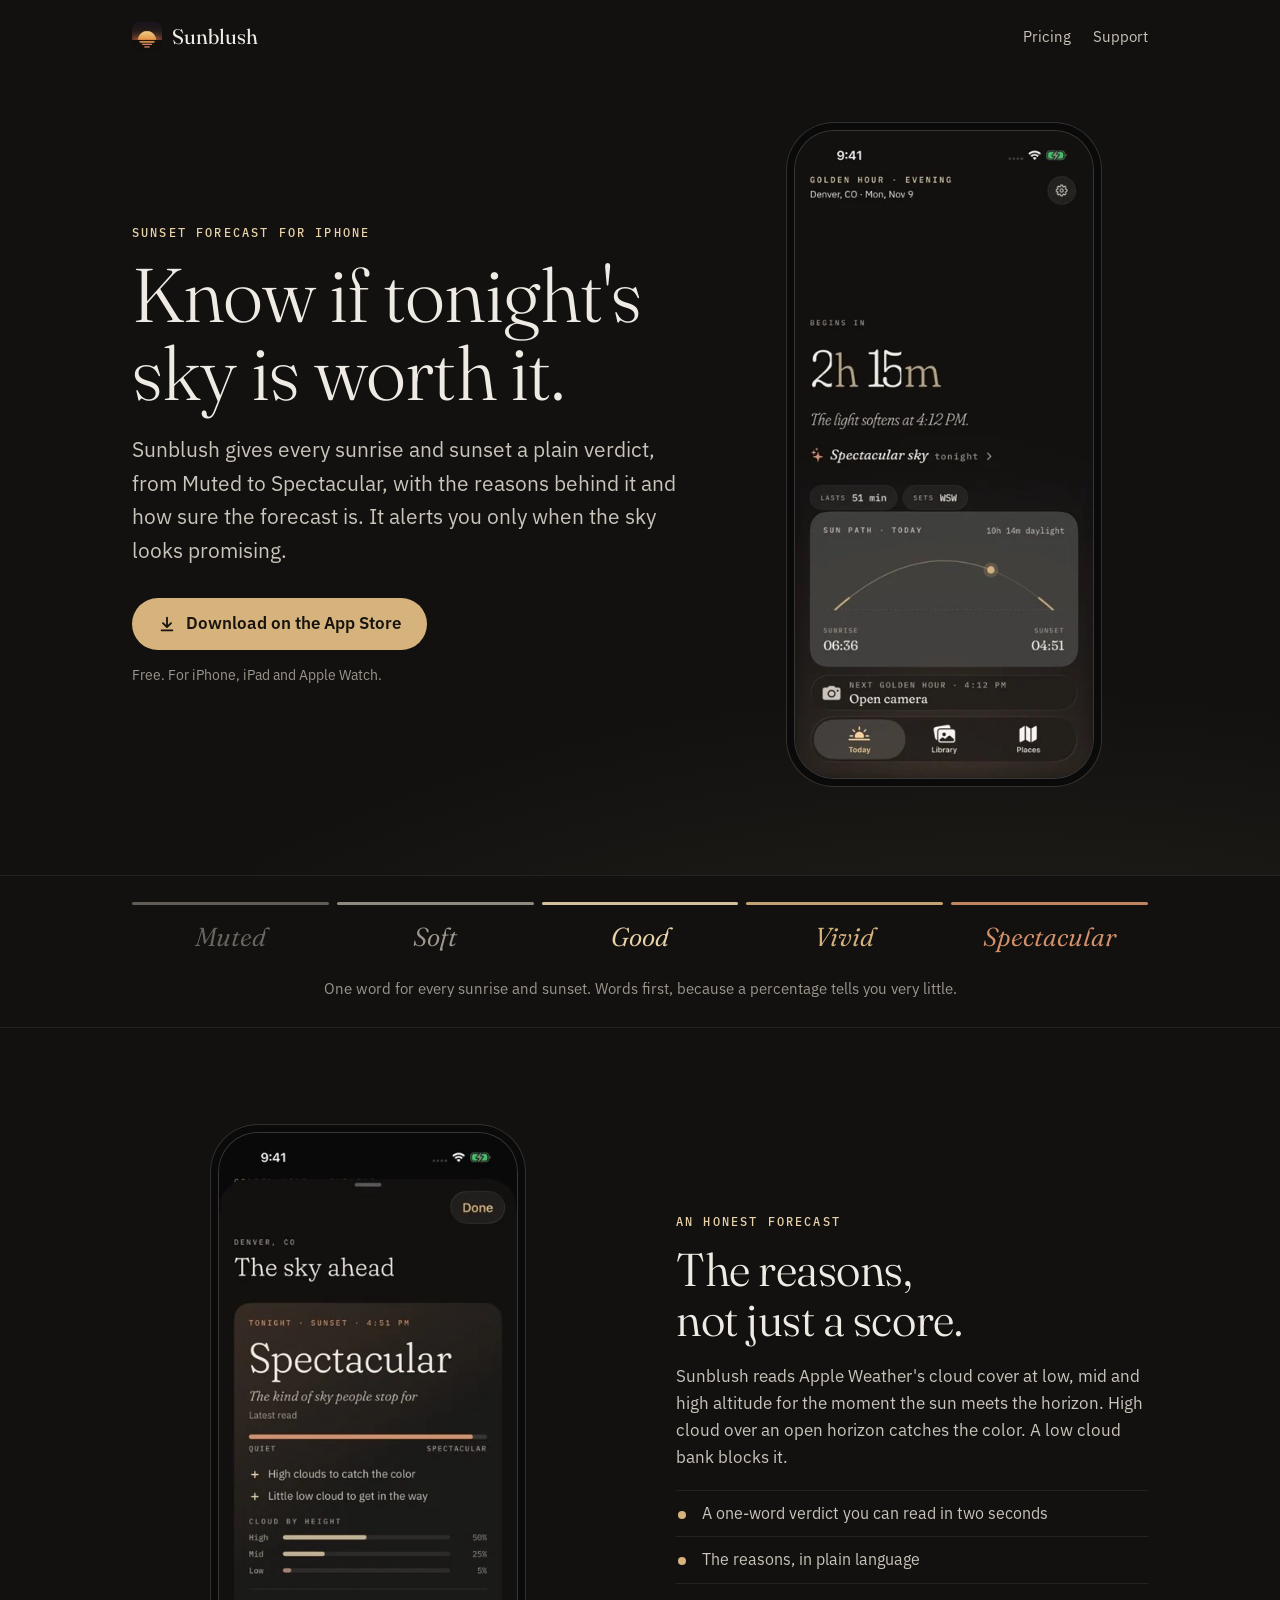
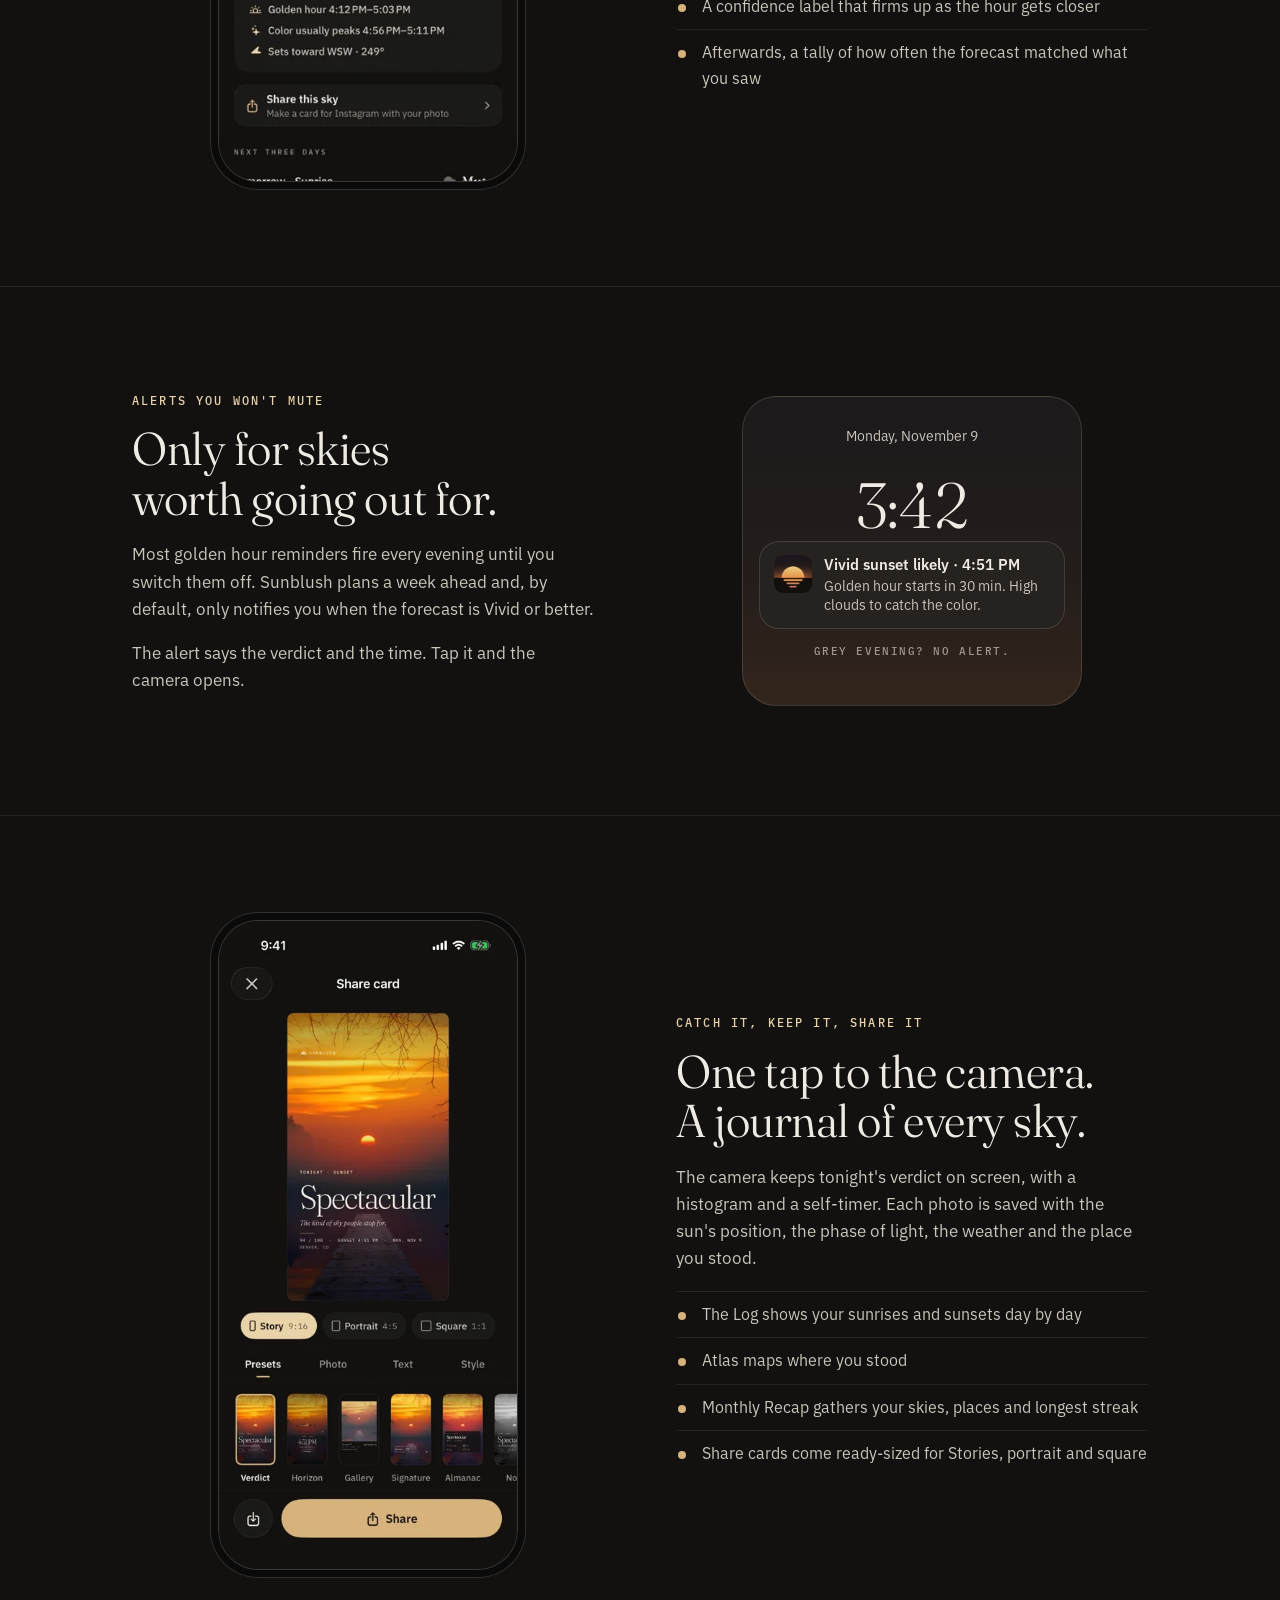
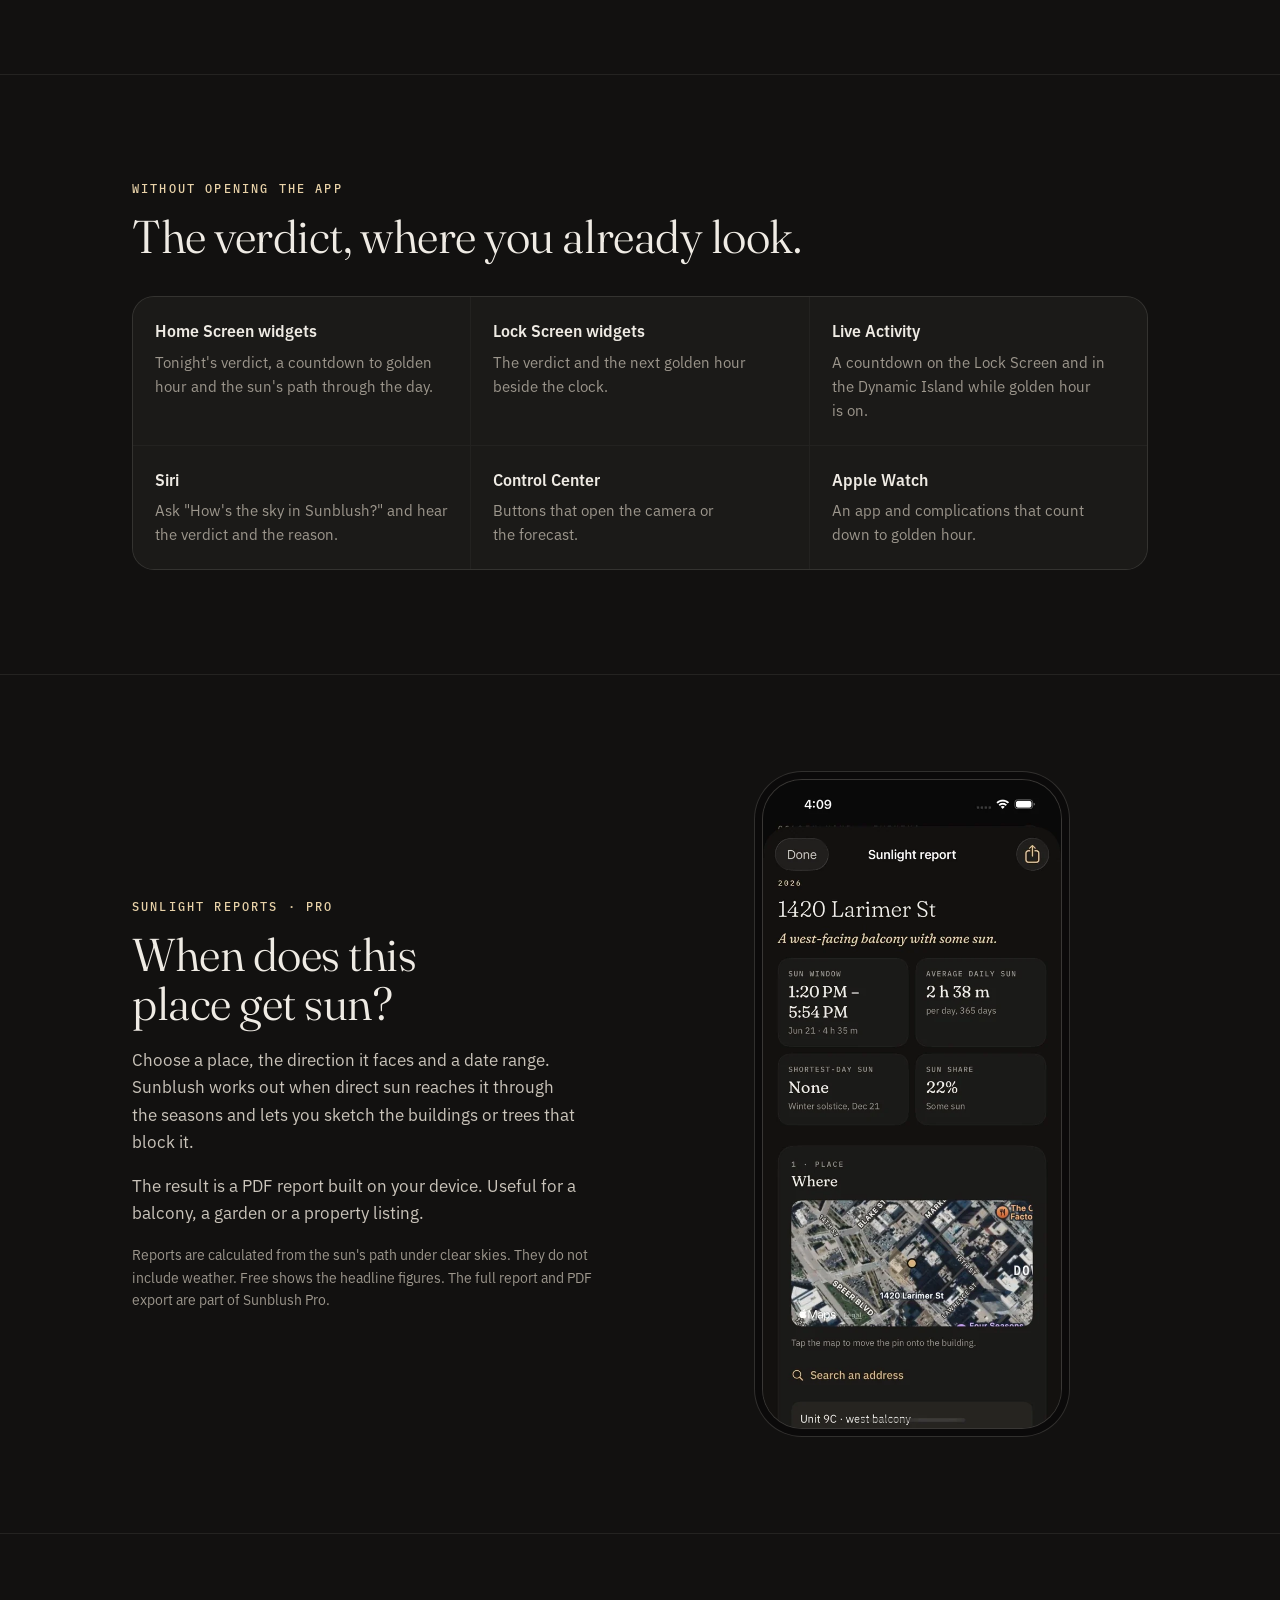
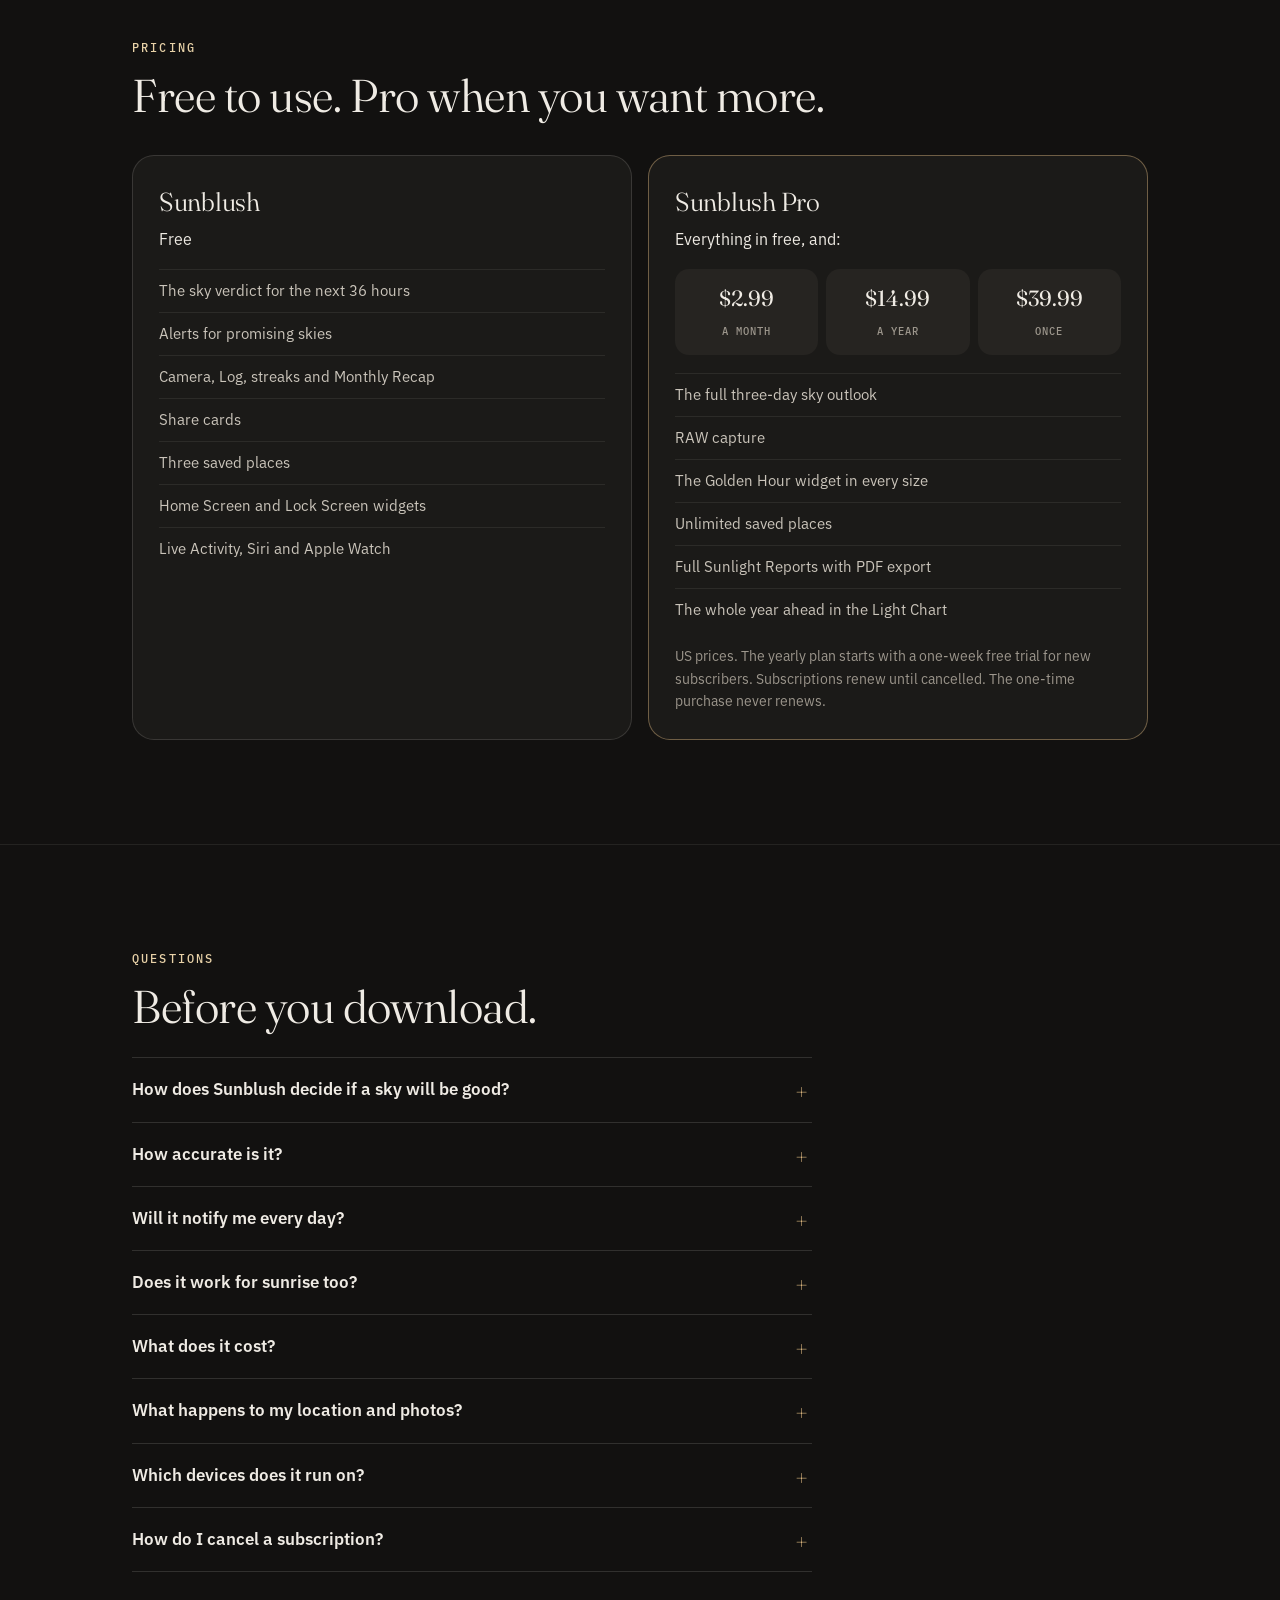
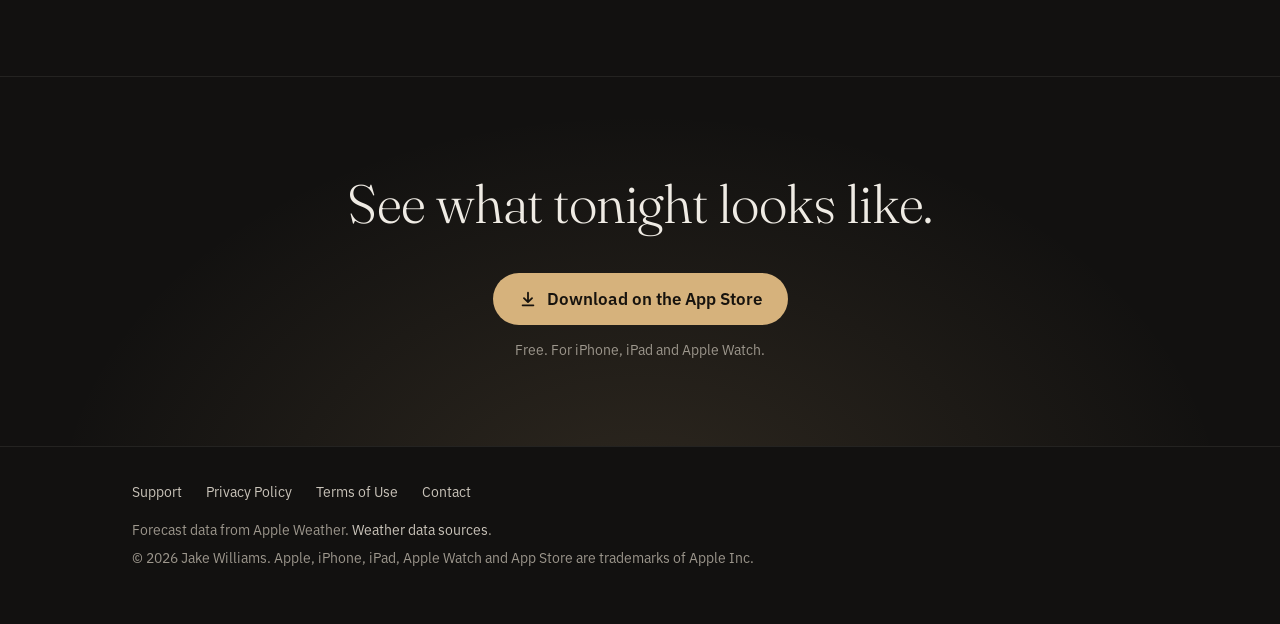
==== commit e5f83842: "Landing page: the camera no longer claims to suggest settings The app's Suggested strip is being rem" ====
--- a/index.html
+++ b/index.html
@@ -140,7 +140,7 @@
     <div class="copy">
       <p class="tag">Catch it, keep it, share it</p>
       <h2>One tap to the camera. A journal of every sky.</h2>
-      <p>The camera keeps tonight's verdict on screen and suggests settings for the light. Each photo is saved with the sun's position, the phase of light, the weather and the place you stood.</p>
+      <p>The camera keeps tonight's verdict on screen, with a histogram and a self-timer. Each photo is saved with the sun's position, the phase of light, the weather and the place you stood.</p>
       <ul>
         <li>The Log shows your sunrises and sunsets day by day</li>
         <li>Atlas maps where you stood</li>
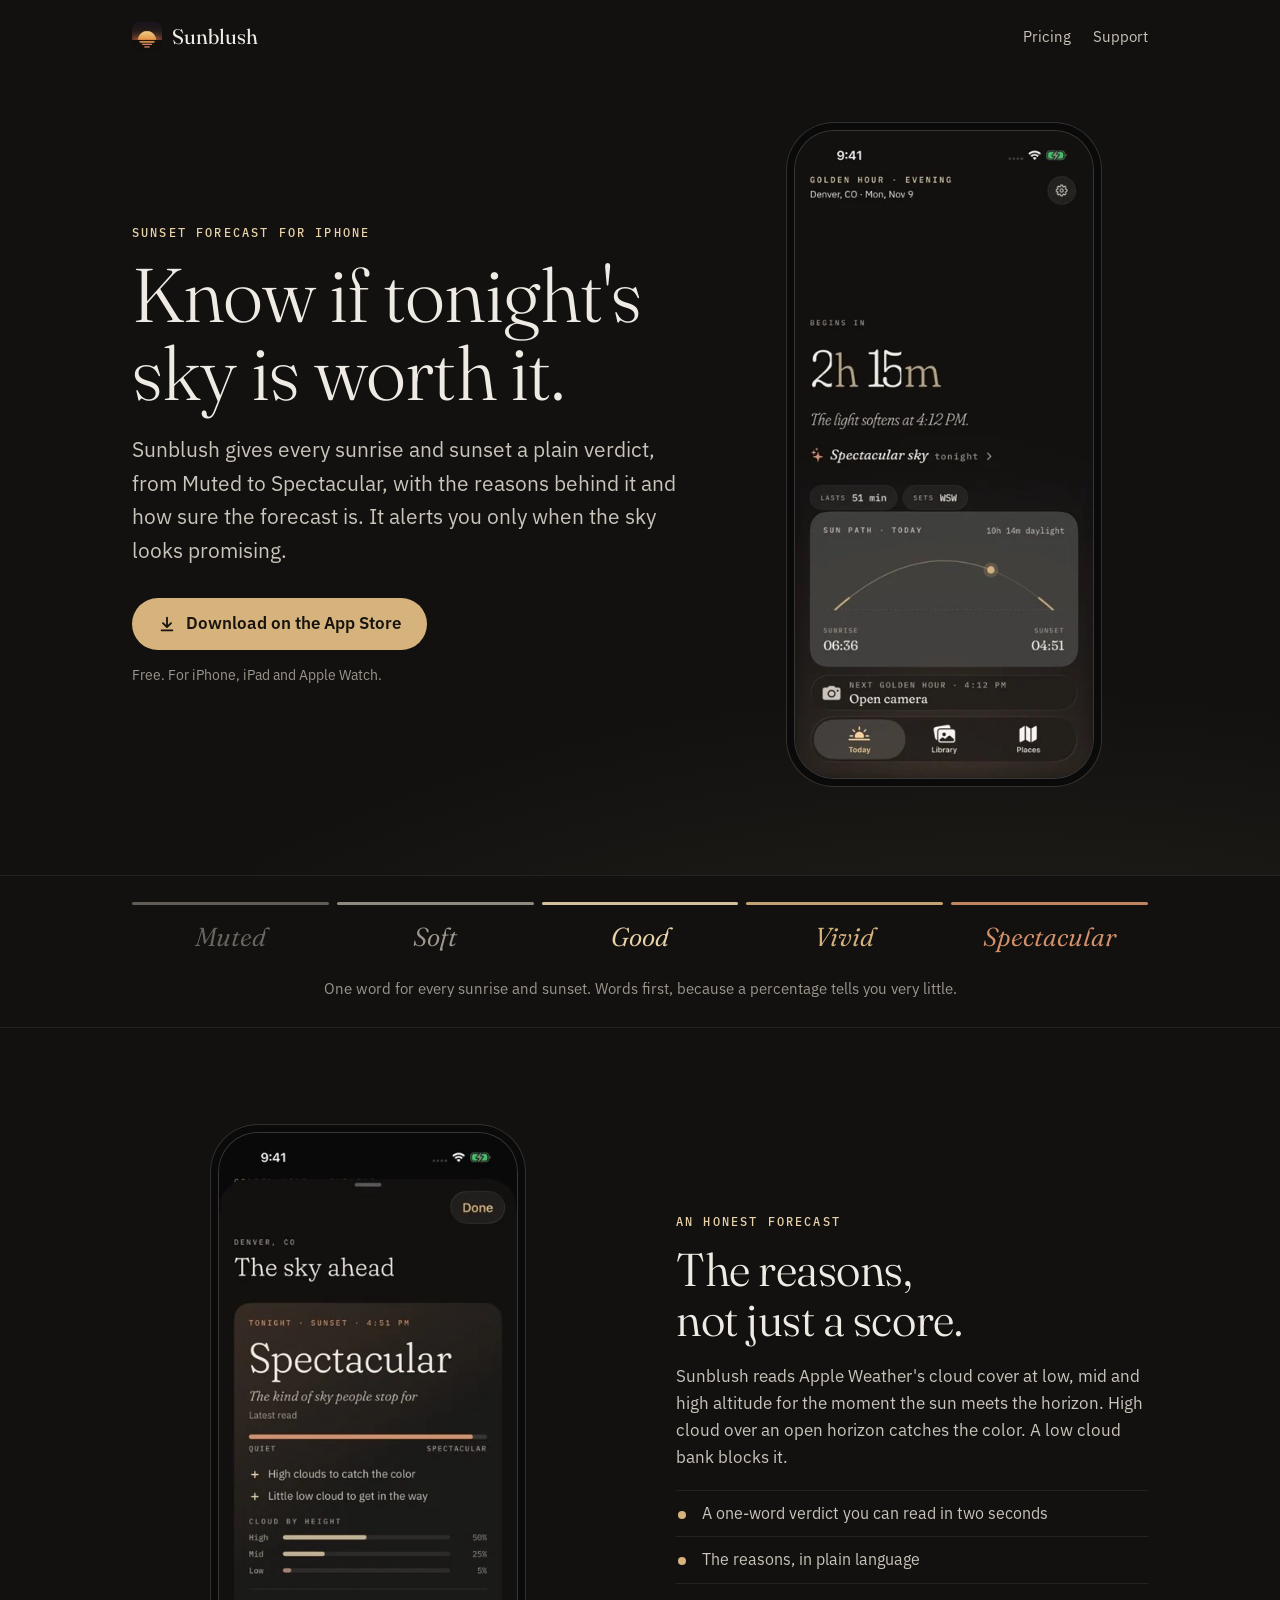
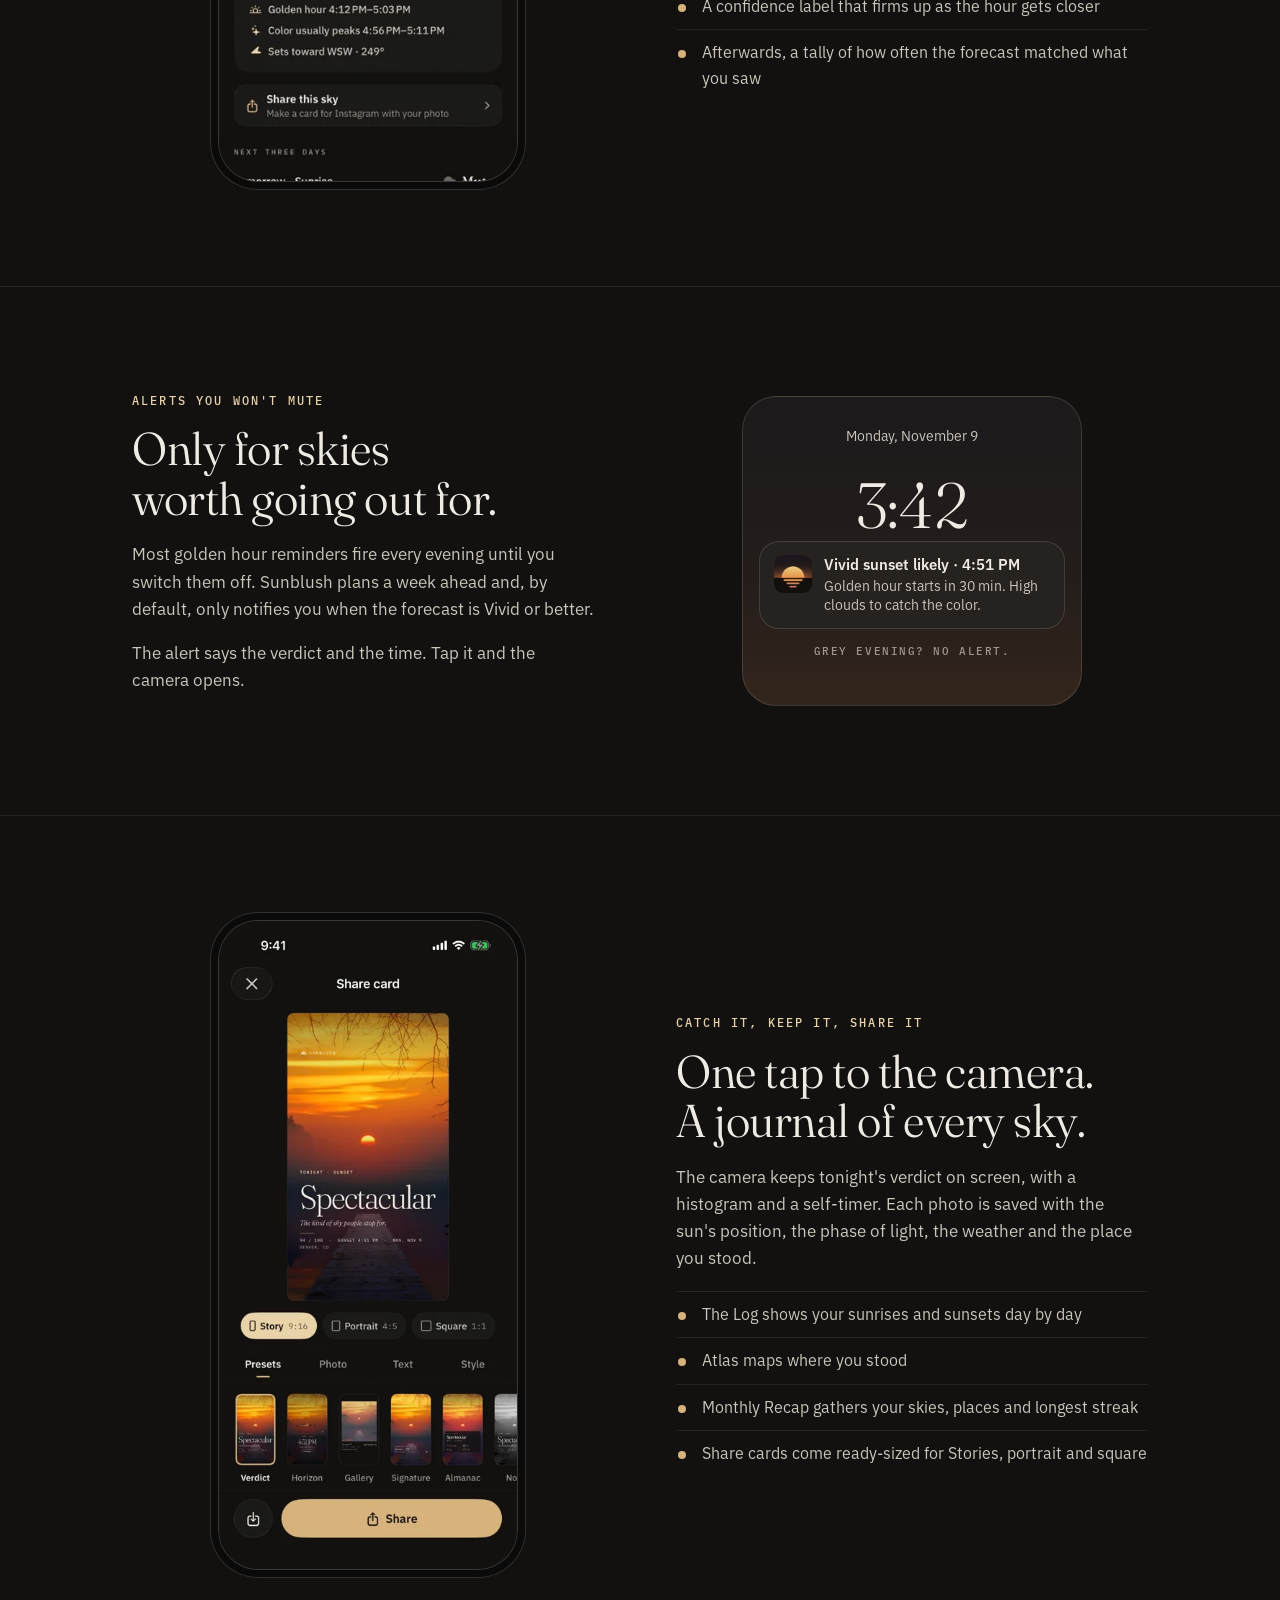
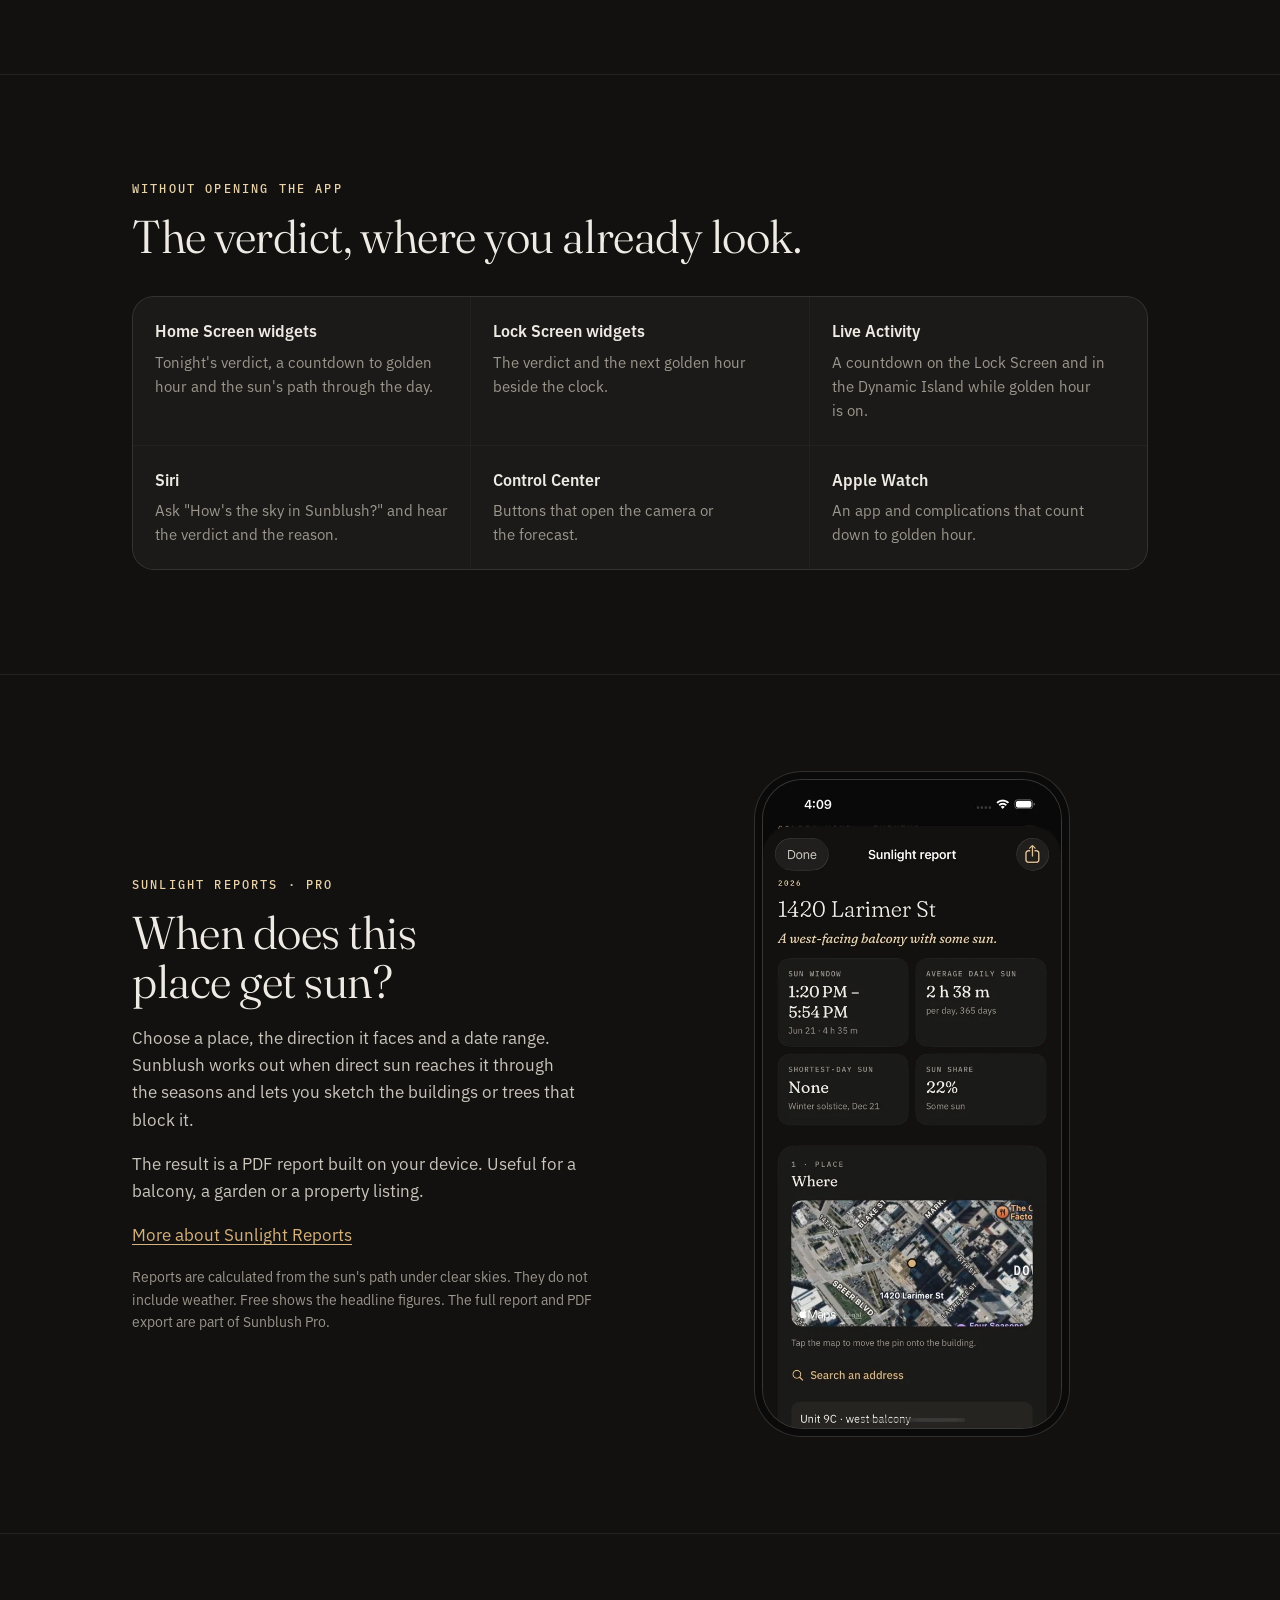
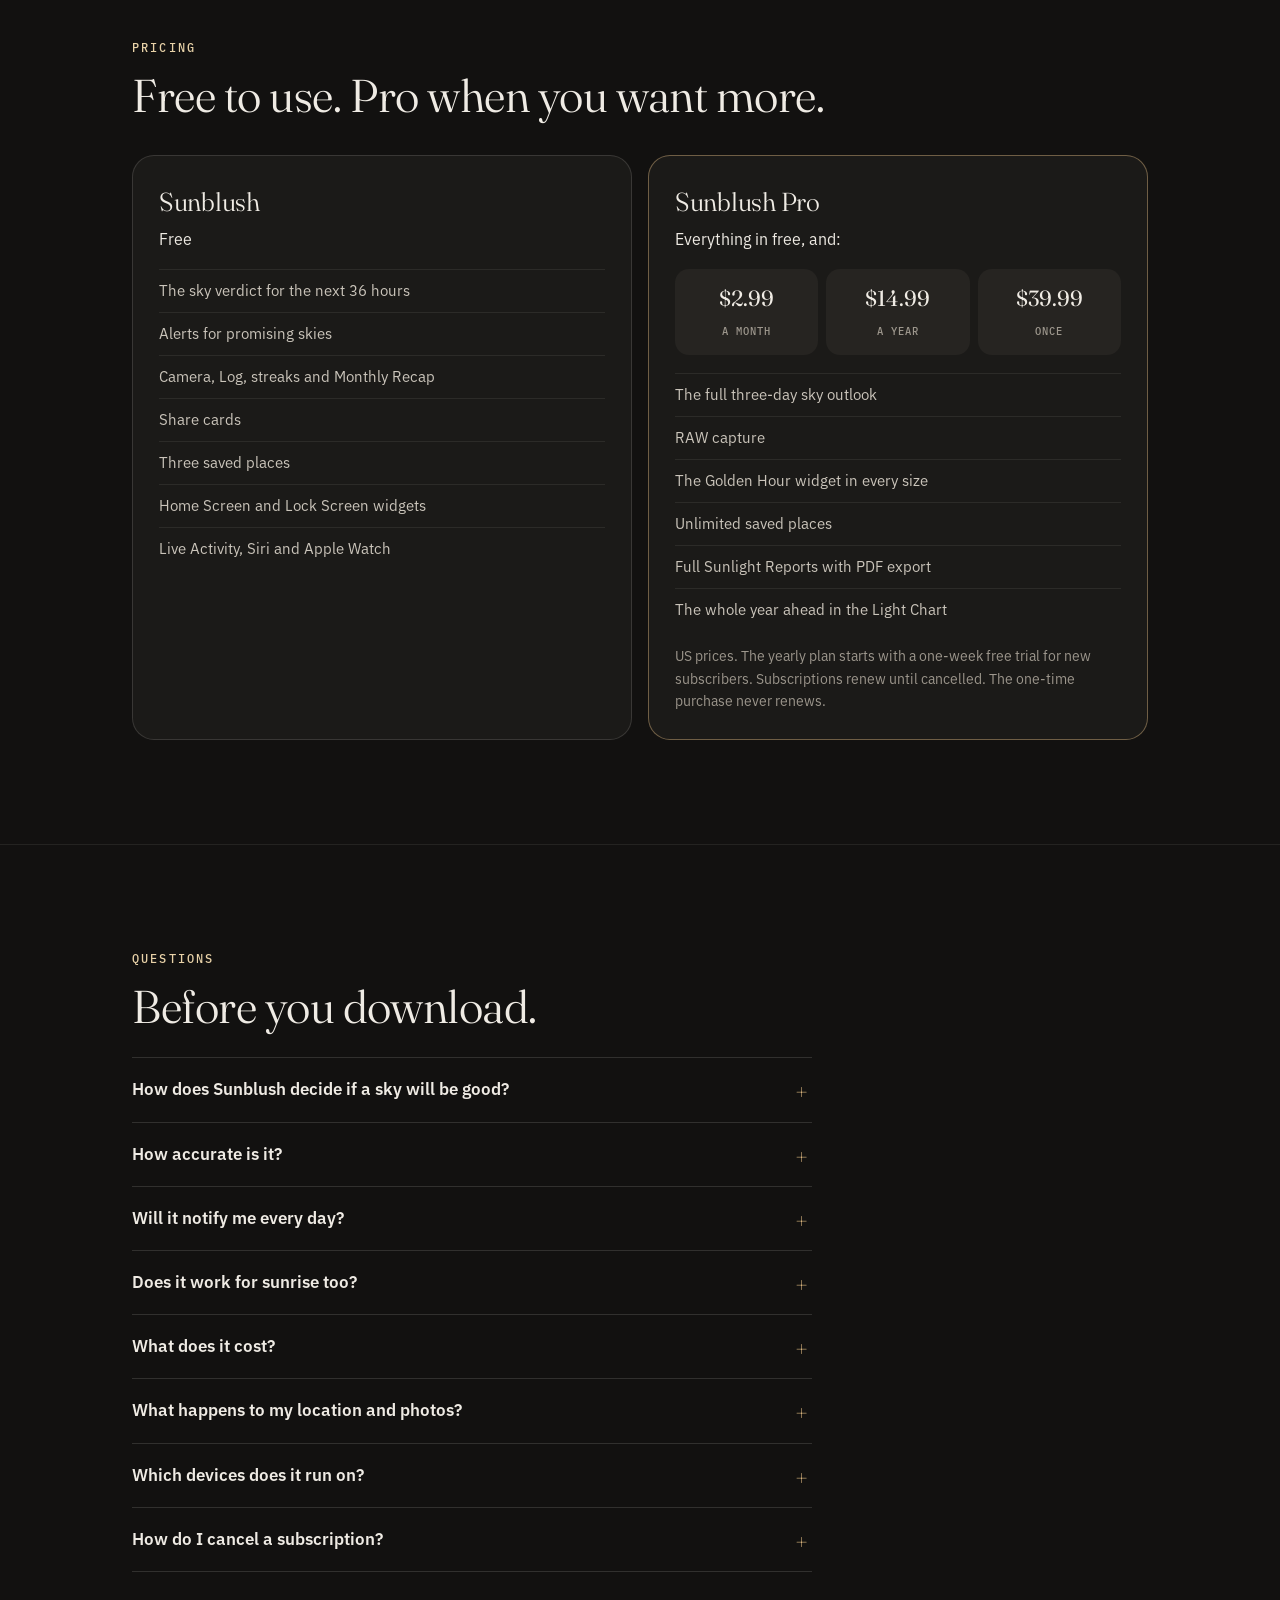
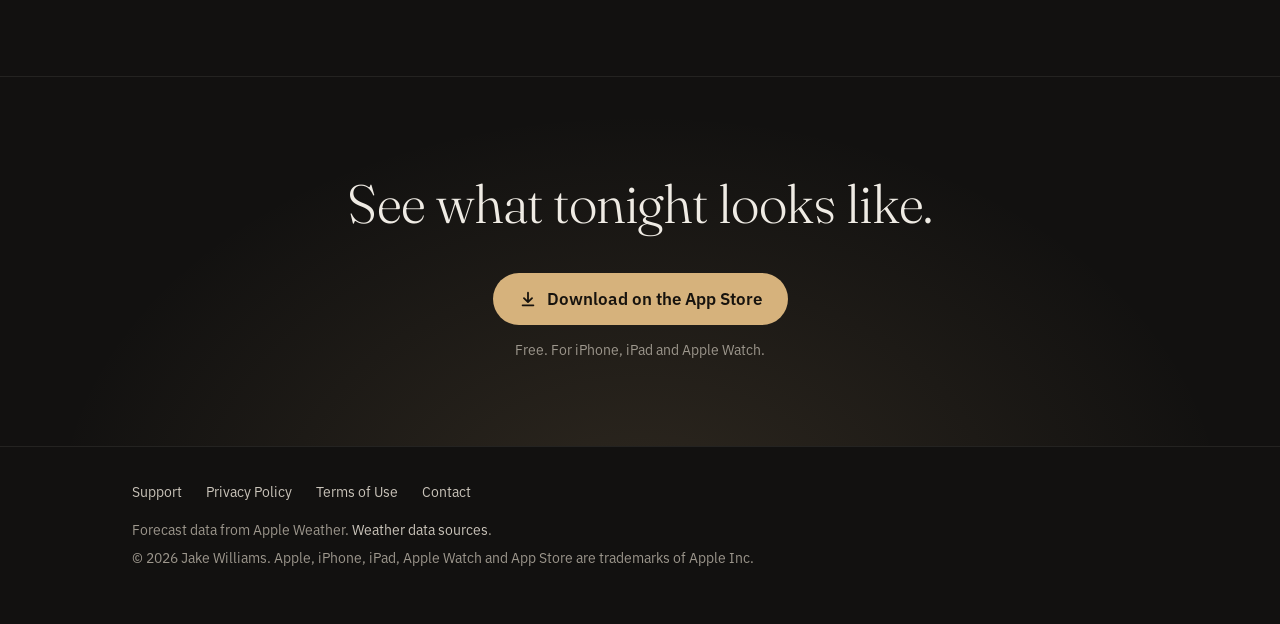
==== commit b8c1a9f9: "Sunlight Reports page for home buyers, renters and agents sunlight.html: what a report shows, the PD" ====
--- a/index.html
+++ b/index.html
@@ -173,6 +173,7 @@
       <h2>When does this place get sun?</h2>
       <p>Choose a place, the direction it faces and a date range. Sunblush works out when direct sun reaches it through the seasons and lets you sketch the buildings or trees that block it.</p>
       <p>The result is a PDF report built on your device. Useful for a balcony, a garden or a property listing.</p>
+      <p><a href="sunlight.html">More about Sunlight Reports</a></p>
       <p class="fine">Reports are calculated from the sun's path under clear skies. They do not include weather. Free shows the headline figures. The full report and PDF export are part of Sunblush Pro.</p>
     </div>
     <div class="visual phone">
